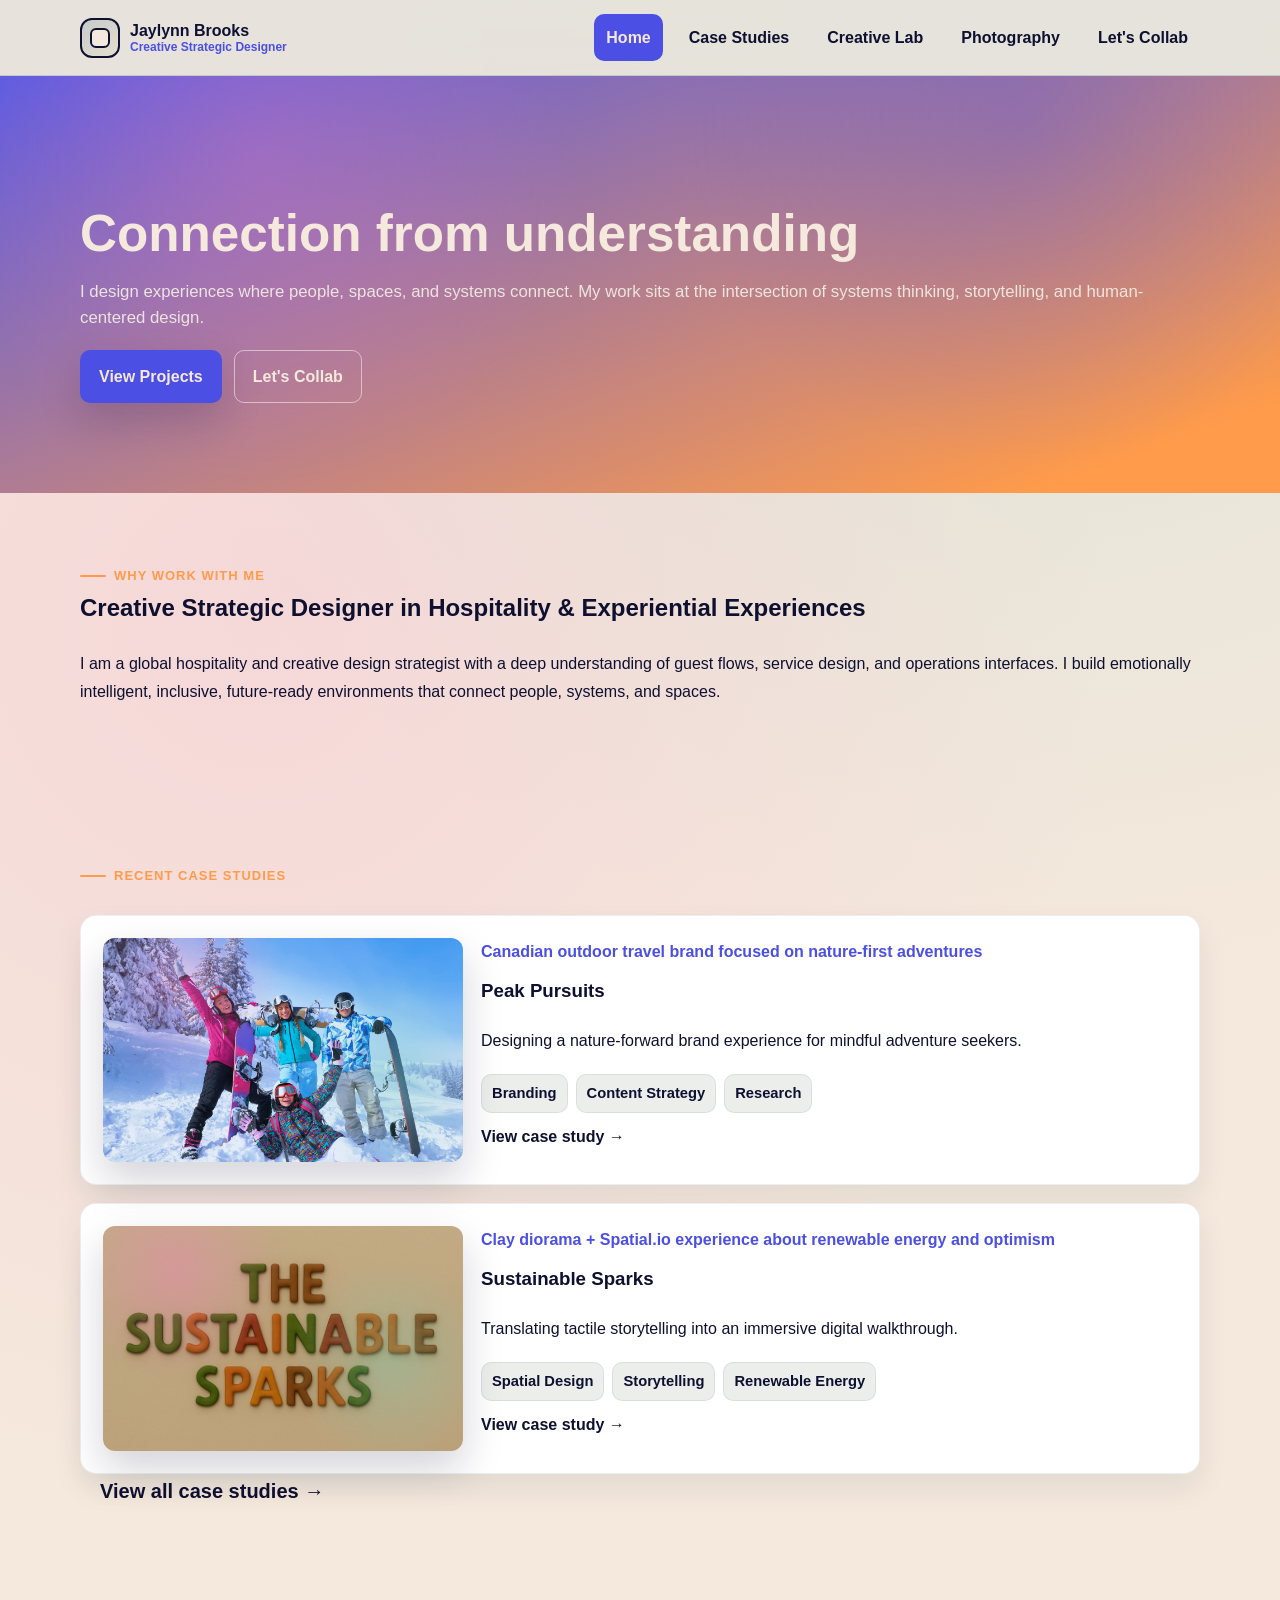
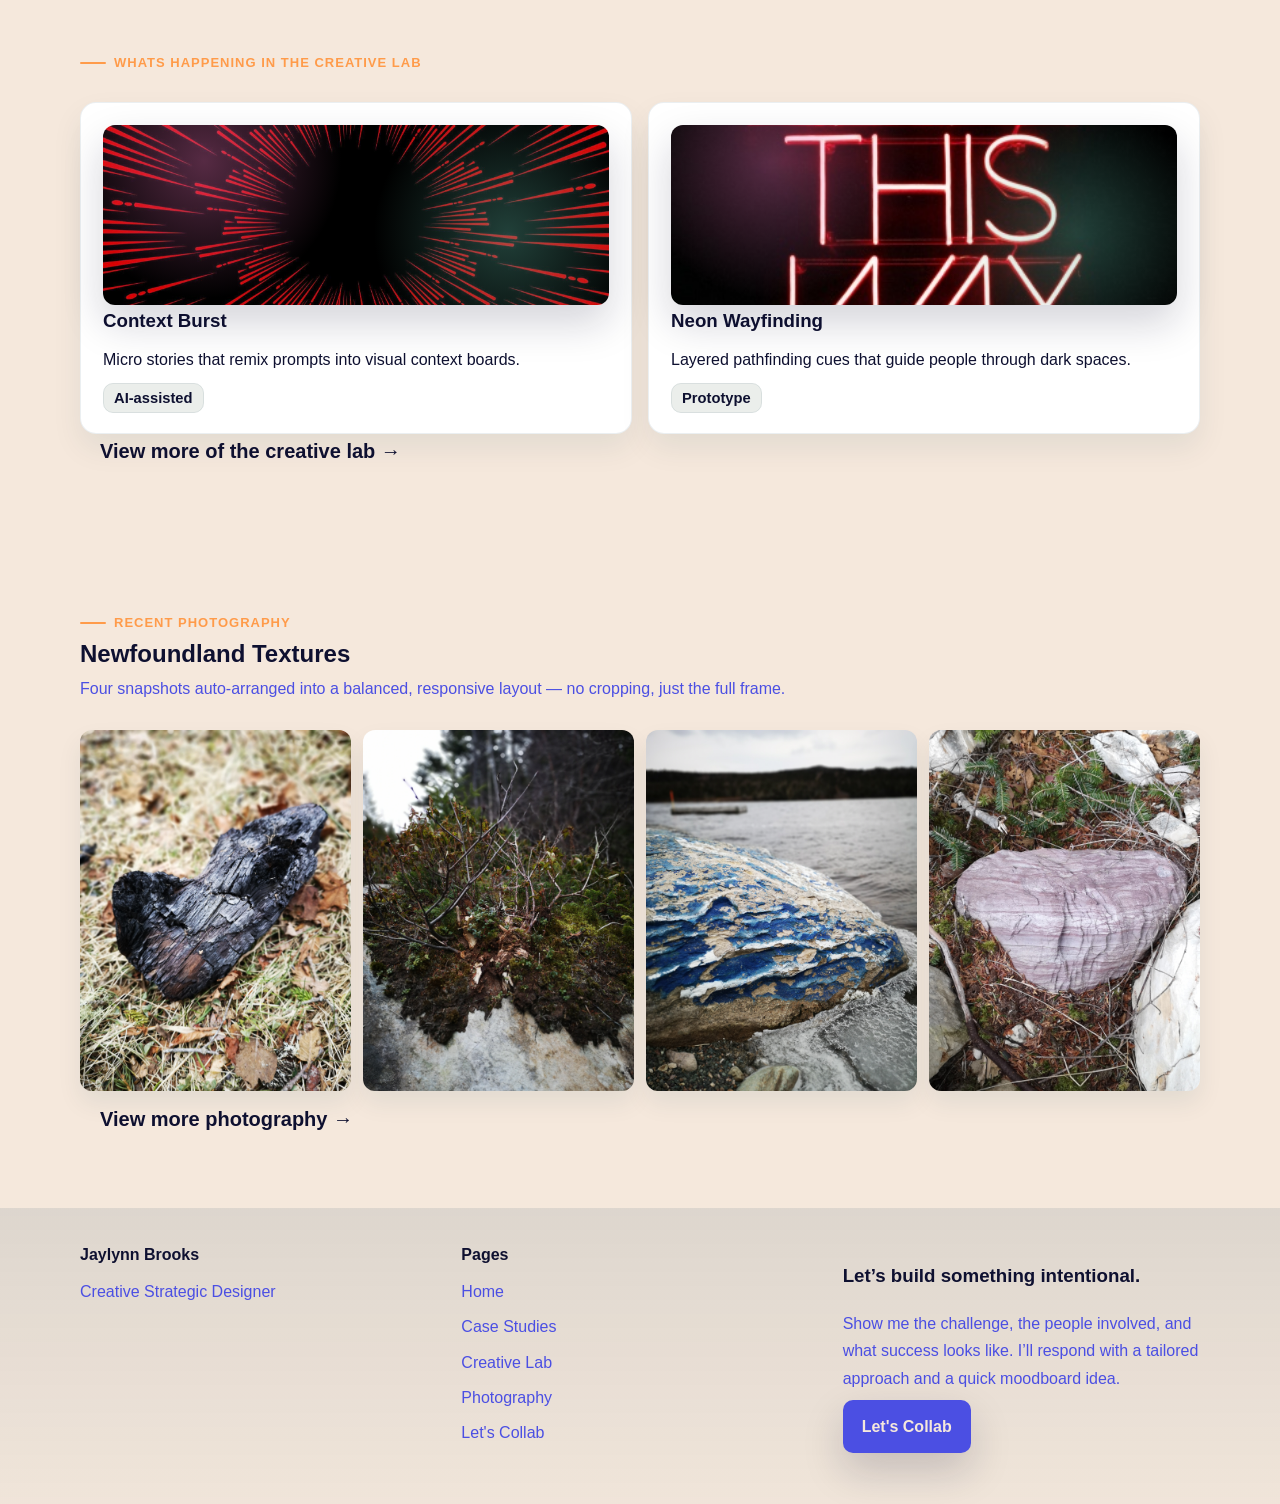
==== index.html @ 125fbfd4 "Initial portfolio commit" ====
<!DOCTYPE html>
<html lang="en">

<head>
  <meta charset="UTF-8" />
  <meta name="viewport" content="width=device-width, initial-scale=1" />
  <title>Jaylynn Brooks</title>
  <link rel="stylesheet" href="style.css" />
</head>

<body>
  <header class="site-header">
    <div class="container nav">
      <a class="brand" href="index.html">
        <span class="logo-mark" aria-hidden="true"></span>
        <span class="brand-text">
          Jaylynn Brooks
          <small>Creative Strategic Designer</small>
        </span>
      </a>
      <button class="nav-toggle" data-nav-toggle aria-expanded="false" aria-label="Toggle navigation">Menu</button>
      <div class="nav-links" data-nav-links>
        <a class="active" href="index.html">Home</a>
        <a href="case-studies.html">Case Studies</a>
        <a href="creative-lab.html">Creative Lab</a>
        <a href="photography.html">Photography</a>
        <a href="collab.html">Let's Collab</a>
      </div>
    </div>
  </header>

  <main>
    <section class="hero">
      <div class="container hero-grid">
        <div>
          <h1>Connection from understanding</h1>
          <p class="lead">I design experiences where people, spaces, and systems connect. My work sits at the
            intersection of systems thinking, storytelling, and human-centered design.</p>
          <div class="hero-actions">
            <a class="btn btn-primary" href="case-studies.html">View Projects</a>
            <a class="btn btn-ghost" href="collab.html">Let's Collab</a>
          </div>
        </div>
    </section>

    <section class="section" id="impact">
      <div class="container">

        <div class="section-heading">
          <span class="eyebrow">Why work with me</span>
          <h2>Creative Strategic Designer in Hospitality & Experiential Experiences</h2>
        </div>
        <p>I am a global hospitality and creative design strategist with a deep understanding of guest flows, service
          design, and operations interfaces. I build emotionally intelligent, inclusive, future-ready environments
          that connect people, systems, and spaces.</p>
      </div>

    </section>

    <section class="section" id="projects">
      <div class="container">

        <div class="section-heading">
          <span class="eyebrow">RECENT CASE STUDIES</span>
        </div>

        <div class="case-list">
          <a class="card project-card case-card" href="peak-pursuits.html">
            <div class="case-image" aria-hidden="true"
              style="background-image: url('peak-pursuits-images/Peak-Pursuits-01.png'); background-size: cover; background-position: center;">
            </div>
            <div>
              <div class="tagline">Canadian outdoor travel brand focused on nature-first adventures</div>
              <h3>Peak Pursuits</h3>
              <p>Designing a nature-forward brand experience for mindful adventure seekers.</p>
              <div class="tag-row">
                <span class="tag">Branding</span>
                <span class="tag">Content Strategy</span>
                <span class="tag">Research</span>
              </div>
              <span class="back-link" aria-hidden="true">View case study →</span>
            </div>
          </a>

          <a class="card project-card case-card" href="sustainable-sparks.html">
            <div class="case-image" aria-hidden="true"
              style="background-image: url('sustainable-sparks-images/The-Sustainable-Sparks.png'); background-size: cover; background-position: center;">
            </div>
            <div>
              <div class="tagline">Clay diorama + Spatial.io experience about renewable energy and optimism</div>
              <h3>Sustainable Sparks</h3>
              <p>Translating tactile storytelling into an immersive digital walkthrough.</p>
              <div class="tag-row">
                <span class="tag">Spatial Design</span>
                <span class="tag">Storytelling</span>
                <span class="tag">Renewable Energy</span>
              </div>
              <span class="back-link" aria-hidden="true">View case study →</span>
            </div>
          </a>


        </div>
        <a href="case-studies.html" class="view-all-link">View all case studies →</a>
      </div>
    </section>

    <section class="section">
      <div class="container">
        <div class="section-heading">
          <span class="eyebrow">WHATS HAPPENING IN THE CREATIVE LAB</span>
        </div>

        <div class="experiments-grid">
          <div class="card">
            <div class="case-image" aria-hidden="true"
              style="background-image: url('context-burst.jpg'); background-size: cover; background-position: center;">
            </div>
            <h3>Context Burst</h3>
            <p>Micro stories that remix prompts into visual context boards.</p>
            <span class="tag">AI-assisted</span>
          </div>

          <div class="card">
            <div class="case-image" aria-hidden="true"
              style="background-image: url('neon-wayfinding.jpg'); background-size: cover; background-position: center;">
            </div>
            <h3>Neon Wayfinding</h3>
            <p>Layered pathfinding cues that guide people through dark spaces.</p>
            <span class="tag">Prototype</span>
          </div>

        </div>

        <a href="creative-lab.html" class="view-all-link">View more of the creative lab →</a>
      </div>
    </section>

    <section class="section">
      <div class="container">
        <div class="section-heading">
          <span class="eyebrow">RECENT PHOTOGRAPHY </span>
          <h2>Newfoundland Textures</h2>
          <p>Four snapshots auto-arranged into a balanced, responsive layout — no cropping, just the full frame.</p>
        </div>

        <div class="masonry" data-masonry data-row-height="12" data-gap="12">
          <img class="masonry-item" data-lightbox-img data-lightbox-group="photo-gallery"
            src="photo-gallery-images/Textures- Photography/NFLD-13.jpg"
            alt="Urban twilight — glass and cobalt tones." />
          <img class="masonry-item" data-lightbox-img data-lightbox-group="photo-gallery"
            src="photo-gallery-images/Textures- Photography/NFLD-11.jpg"
            alt="Transit glow — motion and warm interiors." />
          <img class="masonry-item" data-lightbox-img data-lightbox-group="photo-gallery"
            src="photo-gallery-images/Textures- Photography/NFLD-9.jpg" alt="Nature balance — sage rocks and mist." />
          <img class="masonry-item" data-lightbox-img data-lightbox-group="photo-gallery"
            src="photo-gallery-images/Textures- Photography/NFLD-2.jpg"
            alt="Coastal calm — pastel gradients at the shore." />
        </div>
        <a href="photography.html" class="view-all-link">View more photography →</a>
      </div>
    </section>

  </main>

  <footer class="footer">
    <div class="container footer-grid">
      <div>
        <h4>Jaylynn Brooks</h4>
        <p>Creative Strategic Designer</p>
      </div>

      <div>
        <h4>Pages</h4>
        <p><a href="index.html">Home</a></p>
        <p><a href="case-studies.html">Case Studies</a></p>
        <p><a href="creative-lab.html">Creative Lab</a></p>
        <p><a href="photography.html">Photography</a></p>
        <p><a href="collab.html">Let's Collab</a></p>
      </div>


      <div class="cta-copy">
        <h3>Let’s build something intentional.</h3>
        <p>Show me the challenge, the people involved, and what success looks like. I’ll respond with a tailored
          approach and a quick moodboard idea.</p>
        <a class="btn btn-primary" href="collab.html">Let's Collab</a>
      </div>

    </div>

  </footer>

  <script src="script.js"></script>
</body>

</html>
---- style.css ----
/* Global Styles for Jay's Creative Lab Portfolio */
:root {
  --color-bg-cream: #f5e8dc;
  --color-bg-mist: #fffaf3;
  --color-peacock: #0e1030;
  --color-teal: #4b4fe3;
  --color-saffron: #ff9b4a;
  --color-citrine: #c6b200;
  --color-walnut: #0e1030;
  --color-sage: #6ed4bd;
  --color-card: #ffffff;
  --color-text: #0e1030;
  --shadow-soft: 0 18px 40px rgba(14, 16, 48, 0.18);
  --shadow-lift: 0 10px 24px rgba(14, 16, 48, 0.2);
  --radius-lg: 16px;
  --radius-md: 12px;
  --radius-sm: 10px;
  --font-heading: "Gill Sans", "Avenir Next", "Segoe UI", "Helvetica Neue", sans-serif;
  --font-body: "Gill Sans", "Avenir Next", "Segoe UI", "Helvetica Neue", sans-serif;
}

* {
  box-sizing: border-box;
}

body {
  margin: 0;
  font-family: var(--font-body);
  color: var(--color-text);
  background: radial-gradient(circle at 20% 20%, rgba(247, 122, 194, 0.15), transparent 32%),
    radial-gradient(circle at 80% 0%, rgba(110, 212, 189, 0.18), transparent 30%),
    var(--color-bg-cream);
  line-height: 1.7;
  -webkit-font-smoothing: antialiased;
}

html {
  scroll-behavior: smooth;
}

a {
  color: inherit;
  text-decoration: none;
}

a:focus-visible,
button:focus-visible,
input:focus-visible,
textarea:focus-visible,
select:focus-visible {
  outline: 2px solid var(--color-saffron);
  outline-offset: 2px;
}

img {
  max-width: 100%;
  display: block;
  border-radius: var(--radius-md);
}

main {
  display: block;
}

.container {
  width: min(1120px, 100% - 32px);
  margin: 0 auto;
}

.section {
  padding: 72px 0;
}

.section-heading {
  display: flex;
  flex-direction: column;
  gap: 6px;
  margin-bottom: 28px;
}

.section-heading .eyebrow {
  text-transform: uppercase;
  letter-spacing: 1px;
  font-size: 13px;
  font-weight: 700;
  color: var(--color-saffron);
  display: inline-flex;
  align-items: center;
  gap: 8px;
}

.section-heading .eyebrow::before {
  content: "";
  width: 26px;
  height: 2px;
  background: var(--color-saffron);
  border-radius: 4px;
}

.section-heading h2,
.section-heading h3 {
  margin: 0;
  font-family: var(--font-heading);
  color: var(--color-peacock);
  line-height: 1.2;
}

.section-heading p {
  margin: 0;
  color: var(--color-teal);
}

.site-header {
  position: sticky;
  top: 0;
  z-index: 20;
  background: rgba(230, 227, 220, 0.9);
  backdrop-filter: blur(12px);
  border-bottom: 1px solid rgba(12, 58, 82, 0.15);
}

.nav {
  display: flex;
  align-items: center;
  justify-content: space-between;
  padding: 14px 0;
}

.brand {
  display: inline-flex;
  align-items: center;
  gap: 10px;
  color: var(--color-peacock);
  font-weight: 800;
}

.logo-mark {
  width: 40px;
  height: 40px;
  border-radius: 12px;
  border: 2px solid var(--color-peacock);
  display: inline-flex;
  align-items: center;
  justify-content: center;
  position: relative;
  background: linear-gradient(145deg, rgba(47, 99, 114, 0.18), rgba(227, 216, 194, 0.5));
}

.logo-mark::after {
  content: "";
  width: 16px;
  height: 16px;
  border-radius: 6px;
  border: 2px solid var(--color-peacock);
  background: var(--color-bg-cream);
}

.brand-text {
  display: flex;
  flex-direction: column;
  line-height: 1.2;
}

.brand-text small {
  font-size: 12px;
  color: var(--color-teal);
  font-weight: 600;
}

.nav-links {
  display: flex;
  align-items: center;
  gap: 14px;
}

.nav-links a {
  padding: 10px 12px;
  border-radius: var(--radius-sm);
  font-weight: 600;
  color: var(--color-peacock);
  transition: background 0.2s ease, color 0.2s ease, transform 0.15s ease;
}

.nav-links a:hover {
  background:#ff9b4a;
  transform: translateY(-1px);
}

.nav-links a.active {
  background: var(--color-teal);
  color: var(--color-bg-cream);
}

.nav-toggle {
  display: none;
  border: 1px solid var(--color-peacock);
  background: var(--color-peacock);
  color: var(--color-bg-cream);
  padding: 10px 12px;
  border-radius: var(--radius-sm);
  font-weight: 700;
}

.hero {
  position: relative;
  overflow: hidden;
  padding: 120px 0 80px;
  color: var(--color-bg-cream);
}

.hero::before {
  content: "";
  position: absolute;
  inset: 0;
  background: 
    radial-gradient(circle at 20% 20%, rgba(247, 122, 194, 0.28), transparent 30%),
    radial-gradient(circle at 80% 10%, rgba(75, 79, 227, 0.28), transparent 32%),
    linear-gradient(160deg, rgba(75, 79, 227, 0.92) 0%, #ff9b4a 90%);
  pointer-events: none;
}

.hero .container {
  position: relative;
  z-index: 1;
}

.hero-actions {
  margin: 18px 0 10px;
  display: flex;
  gap: 12px;
  flex-wrap: wrap;
}

.lead {
  font-size: 1.05rem;
  line-height: 1.6;
}

.hero-grid {
  display: grid;
  grid-template-columns: repeat(auto-fit, minmax(280px, 1fr));
  gap: 32px;
  align-items: start;
}

.hero h1 {
  font-family: var(--font-heading);
  font-size: clamp(2.6rem, 4vw, 3.6rem);
  margin: 10px 0 16px;
  line-height: 1.1;
}

.hero p {
  margin: 0 0 16px;
  color: rgba(243, 239, 231, 0.9);
}

.hero .lead {
  font-size: 1.05rem;
}

.hero-card {
  background: rgba(255, 255, 255, 0.12);
  border: 1px solid rgba(243, 239, 231, 0.3);
  border-radius: var(--radius-lg);
  padding: 22px;
  box-shadow: var(--shadow-soft);
  color: var(--color-bg-cream);
}

.hero-card h3 {
  margin-top: 0;
  margin-bottom: 8px;
  color: var(--color-bg-cream);
}

.hero-note {
  display: inline-flex;
  align-items: center;
  gap: 8px;
  padding: 8px 12px;
  border-radius: var(--radius-sm);
  background: rgba(208, 161, 31, 0.18);
  color: #fef9ea;
  font-weight: 600;
  text-transform: uppercase;
  letter-spacing: 0.5px;
}

.case-hero {
  position: relative;
  padding: 160px 0 120px;
  color: #ffffff;
  background-size: cover;
  background-position: center;
  overflow: hidden;
}

.case-hero::before {
  content: "";
  position: absolute;
  inset: 0;
  background: linear-gradient(180deg, rgba(0, 0, 0, 0.4), rgba(0, 0, 0, 0.55));
}

.case-hero .container {
  position: relative;
  z-index: 1;
}

.case-hero-content h1 {
  color: #ffffff;
  font-family: var(--font-heading);
}

.case-hero-content p {
  color: rgba(255, 255, 255, 0.9);
}

.case-hero .hero-note {
  background: rgba(0, 0, 0, 0.6);
  color: #fff;
}

.case-hero .pill {
  background: rgba(255, 255, 255, 0.2);
  color: #fff;
  border-color: rgba(255, 255, 255, 0.4);
}

.btn {
  display: inline-flex;
  align-items: center;
  justify-content: center;
  gap: 8px;
  padding: 12px 18px;
  border-radius: var(--radius-sm);
  border: 1px solid transparent;
  font-weight: 700;
  cursor: pointer;
  transition: transform 0.18s ease, box-shadow 0.18s ease, background 0.2s ease, color 0.2s ease;
}

.btn-primary {
  background: var(--color-teal);
  color: var(--color-bg-cream);
  box-shadow: var(--shadow-soft);
}

.btn-primary:hover {
  background: var(--color-saffron);
  transform: translateY(-1px);
  box-shadow: var(--shadow-lift);
}

.btn-ghost {
  background: transparent;
  border-color: rgba(243, 239, 231, 0.6);
  color: var(--color-bg-cream);
}

.btn-ghost:hover {
  background: rgba(243, 239, 231, 0.12);
}

.btn-plain {
  background: transparent;
  color: var(--color-peacock);
  border: 1px solid var(--color-teal);
}

.btn-plain:hover {
  background: rgba(12, 58, 82, 0.06);
}

.page-home .btn[href="collab.html"]:hover {
  background: var(--color-saffron);
  color: #ffffff;
  border-color: var(--color-saffron);
}

.focus-tags {
  display: flex;
  gap: 10px;
  flex-wrap: wrap;
  margin-top: 12px;
}

.pill {
  display: inline-flex;
  align-items: center;
  gap: 6px;
  padding: 8px 12px;
  border-radius: 999px;
  background: rgba(208, 161, 31, 0.16);
  color: var(--color-peacock);
  font-weight: 600;
  border: 1px solid rgba(208, 161, 31, 0.2);
}

.view-all-link {
  font-size: 1.25rem;
  font-weight: 700;
  color: var(--color-peacock);
  transition: color 0.2s ease;
  margin: 20px;
}

.view-all-link:hover {
  color: #4b4fe3;
}

.card {
  background: var(--color-card);
  border: 1px solid rgba(12, 58, 82, 0.08);
  border-radius: var(--radius-lg);
  padding: 22px;
  box-shadow: 0 14px 30px rgba(12, 58, 82, 0.08);
}

.page-collab .card,
.page-collab .hero-card {
  background: #ffffff;
  color: #000000;
  border: 1px solid rgba(0, 0, 0, 0.08);
}

.card h3 {
  margin-top: 0;
  margin-bottom: 10px;
  color: var(--color-peacock);
}

.page-collab .card h3,
.page-collab .hero-card h3 {
  color: #000000;
}

.card p {
  margin: 0 0 10px;
}

.highlight-block {
  background: linear-gradient(135deg, rgba(230, 227, 220, 0.9), rgba(255, 255, 255, 0.92));
  border: 1px solid rgba(12, 58, 82, 0.08);
  box-shadow: var(--shadow-soft);
  border-radius: var(--radius-lg);
  padding: 28px;
}

.keywords {
  display: flex;
  gap: 10px;
  flex-wrap: wrap;
  margin-top: 12px;
}

.keyword {
  background: rgba(47, 99, 114, 0.1);
  color: var(--color-peacock);
  padding: 8px 12px;
  border-radius: 12px;
  border: 1px solid rgba(12, 58, 82, 0.12);
  font-weight: 600;
}

.card-grid {
  display: grid;
  grid-template-columns: repeat(auto-fit, minmax(250px, 1fr));
  gap: 20px;
}

.project-card {
  display: flex;
  flex-direction: column;
  gap: 12px;
  height: 100%;
  transition: transform 0.2s ease, box-shadow 0.2s ease;
}

.project-card:hover {
  transform: translateY(-4px);
  box-shadow: var(--shadow-lift);
}

.case-list {
  display: flex;
  flex-direction: column;
  gap: 18px;
}

.case-card {
  width: 100%;
  display: grid;
  grid-template-columns: minmax(260px, 360px) 1fr;
  gap: 18px;
  align-items: stretch;
}

.case-card > div:last-child {
  display: flex;
  flex-direction: column;
  gap: 10px;
}

.case-image {
  border-radius: var(--radius-md);
  background: linear-gradient(135deg, rgba(75, 79, 227, 0.85), rgba(255, 155, 74, 0.75));
  min-height: 180px;
  box-shadow: var(--shadow-soft);
  position: relative;
  overflow: hidden;
}

.case-image::after {
  content: "";
  position: absolute;
  inset: 0;
  background: radial-gradient(circle at 20% 20%, rgba(247, 122, 194, 0.35), transparent 32%),
    radial-gradient(circle at 80% 60%, rgba(110, 212, 189, 0.3), transparent 32%);
}

.project-card .tagline {
  color: var(--color-teal);
  font-weight: 600;
}

.tag-row {
  display: flex;
  gap: 8px;
  flex-wrap: wrap;
}

.tag {
  padding: 6px 10px;
  border-radius: 10px;
  background: rgba(122, 141, 122, 0.15);
  color: var(--color-peacock);
  font-weight: 600;
  font-size: 0.92rem;
  border: 1px solid rgba(12, 58, 82, 0.08);
}

.strip {
  background: linear-gradient(90deg, #4b50e359);
  padding: 50px;
  text-align: center;
  color: var(--color-peacock);
  font-weight: 700;
  margin: 0;
}

.contact-teaser {
  display: grid;
  grid-template-columns: repeat(auto-fit, minmax(260px, 1fr));
  gap: 18px;
  align-items: center;
}

.contact-teaser .cta-copy h3 {
  margin: 0 0 8px;
  font-family: var(--font-heading);
  color: var(--color-peacock);
}

.footer {
  padding: 32px 0 50px;
  background: linear-gradient(180deg, rgba(12, 58, 82, 0.1), rgba(12, 58, 82, 0.02));
  border-top: 1px solid rgba(12, 58, 82, 0.08);
}

.footer-grid {
  display: grid;
  grid-template-columns: repeat(3, 1fr);
  gap: 24px;
}

.footer h4 {
  margin: 0 0 10px;
  font-family: var(--font-heading);
  color: var(--color-peacock);
}

.footer p {
  margin: 0 0 8px;
  color: var(--color-teal);
}

.footer a:hover {
  color: var(--color-saffron);
}

.case-meta {
  display: grid;
  grid-template-columns: repeat(auto-fit, minmax(220px, 1fr));
  gap: 14px;
}

.definition-list {
  display: grid;
  grid-template-columns: 120px 1fr;
  gap: 6px 12px;
  margin: 12px 0 0;
}

.definition-list dt {
  font-weight: 700;
  color: var(--color-peacock);
}

.definition-list dd {
  margin: 0;
  color: var(--color-text);
}

.case-section {
  margin-top: 32px;
  padding: 24px;
  border-radius: var(--radius-lg);
  background: rgba(243, 239, 231, 0.8);
  border: 1px solid rgba(12, 58, 82, 0.08);
}

.case-section h3 {
  margin-top: 0;
  font-family: var(--font-heading);
  color: var(--color-peacock);
}

.label-number {
  display: inline-flex;
  align-items: center;
  justify-content: center;
  width: 48px;
  height: 32px;
  border-radius: 10px;
  background: rgba(196, 85, 50, 0.12);
  color: var(--color-saffron);
  font-weight: 800;
  margin-right: 10px;
}

.two-col {
  display: grid;
  grid-template-columns: repeat(auto-fit, minmax(240px, 1fr));
  gap: 16px;
}

.case-image-pair {
  display: grid;
  grid-template-columns: repeat(2, minmax(0, 1fr));
  gap: 12px;
  margin-top: 12px;
}

.case-image-pair img {
  width: 100%;
  border-radius: var(--radius-md);
  object-fit: cover;
  box-shadow: 0 10px 20px rgba(12, 58, 82, 0.08);
}

.case-image-grid {
  display: grid;
  grid-template-columns: repeat(auto-fit, minmax(160px, 1fr));
  gap: 12px;
  margin-top: 12px;
}

.case-image-grid.grid-4 {
  grid-template-columns: repeat(4, minmax(0, 1fr));
}

.case-image-grid img {
  width: 100%;
  aspect-ratio: 1 / 1;
  object-fit: cover;
  border-radius: var(--radius-md);
  box-shadow: 0 10px 20px rgba(12, 58, 82, 0.08);
}

.process-steps {
  display: grid;
  grid-template-columns: repeat(auto-fit, minmax(180px, 1fr));
  gap: 12px;
}

.process-steps .step {
  border: 1px dashed rgba(12, 58, 82, 0.16);
  border-radius: var(--radius-md);
  padding: 14px;
  background: rgba(230, 227, 220, 0.6);
  font-weight: 700;
  color: var(--color-peacock);
}

.accordion {
  border: 1px solid rgba(12, 58, 82, 0.12);
  border-radius: var(--radius-lg);
  overflow: hidden;
}

.accordion-item + .accordion-item {
  border-top: 1px solid rgba(12, 58, 82, 0.12);
}

.accordion-trigger {
  width: 100%;
  text-align: left;
  padding: 16px 18px;
  background: rgba(243, 239, 231, 0.6);
  border: none;
  display: flex;
  justify-content: space-between;
  align-items: center;
  font-weight: 700;
  color: var(--color-peacock);
  cursor: pointer;
}

.accordion-trigger:hover {
  background: rgba(196, 85, 50, 0.08);
}

.accordion-panel {
  max-height: 0;
  overflow: hidden;
  transition: max-height 0.25s ease;
  background: #fff;
  padding: 0 18px;
}

.accordion-panel.open {
  padding: 12px 18px 18px;
}

.form-grid {
  display: grid;
  grid-template-columns: repeat(auto-fit, minmax(240px, 1fr));
  gap: 12px;
}

label {
  font-weight: 700;
  color: var(--color-peacock);
  display: block;
  margin-bottom: 6px;
}

input,
textarea,
select {
  width: 100%;
  padding: 12px;
  border-radius: var(--radius-sm);
  border: 1px solid rgba(12, 58, 82, 0.16);
  background: #fff;
  font-family: var(--font-body);
  font-size: 1rem;
}

textarea {
  resize: vertical;
}

.muted {
  color: var(--color-teal);
}

.hero-breadcrumb {
  color: rgba(243, 239, 231, 0.8);
  font-weight: 700;
  letter-spacing: 0.5px;
  text-transform: uppercase;
}

.small-card {
  background: rgba(243, 239, 231, 0.95);
  border: 1px solid rgba(12, 58, 82, 0.12);
  border-radius: var(--radius-lg);
  padding: 16px;
  box-shadow: var(--shadow-soft);
  color: var(--color-peacock);
}

.experiments-grid {
  display: grid;
  grid-template-columns: repeat(2, minmax(0, 1fr));
  gap: 16px;
}

.experiment-thumb {
  height: 140px;
  border-radius: var(--radius-md);
  background: linear-gradient(135deg, rgba(12, 58, 82, 0.8), rgba(196, 85, 50, 0.6));
  position: relative;
  overflow: hidden;
}

.experiment-thumb::after {
  content: "";
  position: absolute;
  inset: 0;
  background: radial-gradient(circle at 30% 30%, rgba(208, 161, 31, 0.35), transparent 40%),
    radial-gradient(circle at 80% 70%, rgba(122, 141, 122, 0.35), transparent 40%);
}

.masonry {
  --masonry-row: 12px;
  --masonry-gap: 12px;
  display: grid;
  grid-template-columns: repeat(auto-fill, minmax(220px, 1fr));
  grid-auto-rows: var(--masonry-row);
  grid-auto-flow: dense;
  gap: var(--masonry-gap);
}

.masonry-item {
  width: 100%;
  display: block;
  border-radius: var(--radius-md);
  box-shadow: 0 12px 24px rgba(12, 58, 82, 0.08);
}


.lightbox {
  position: fixed;
  inset: 0;
  background: rgba(0, 0, 0, 0.75);
  display: none;
  align-items: center;
  justify-content: center;
  padding: 20px;
  z-index: 30;
}

.lightbox.open {
  display: flex;
}

.lightbox img {
  max-width: 90vw;
  max-height: 90vh;
  border-radius: var(--radius-md);
  box-shadow: 0 18px 40px rgba(0, 0, 0, 0.5);
  background: #000;
}

.lightbox-close {
  position: absolute;
  top: 16px;
  right: 16px;
  background: rgba(0, 0, 0, 0.6);
  color: #fff;
  border: 1px solid rgba(255, 255, 255, 0.3);
  border-radius: 50%;
  width: 42px;
  height: 42px;
  font-size: 24px;
  cursor: pointer;
}

.lightbox-nav {
  position: absolute;
  top: 50%;
  transform: translateY(-50%);
  background: rgba(0, 0, 0, 0.6);
  color: #fff;
  border: 1px solid rgba(255, 255, 255, 0.3);
  border-radius: 50%;
  width: 48px;
  height: 48px;
  font-size: 28px;
  cursor: pointer;
}

.lightbox-nav.prev {
  left: 16px;
}

.lightbox-nav.next {
  right: 16px;
}

.note-strip {
  background: rgba(196, 85, 50, 0.1);
  border: 1px dashed rgba(196, 85, 50, 0.4);
  border-radius: var(--radius-md);
  padding: 14px;
  color: var(--color-peacock);
  font-weight: 700;
}

.back-link {
  display: inline-flex;
  align-items: center;
  gap: 8px;
  color: var(--color-peacock);
  font-weight: 700;
  margin-bottom: 12px;
}

.back-link:hover {
  color: var(--color-saffron);
}

@media (max-width: 860px) {
  .nav {
    padding: 12px 0;
  }

  .nav-toggle {
    display: inline-flex;
  }

  .nav-links {
    position: absolute;
    top: 64px;
    right: 16px;
    background: rgba(230, 227, 220, 0.98);
    border: 1px solid rgba(12, 58, 82, 0.12);
    border-radius: var(--radius-md);
    padding: 12px;
    flex-direction: column;
    align-items: flex-start;
    gap: 8px;
    display: none;
    box-shadow: var(--shadow-soft);
  }

  .nav-links.open {
    display: flex;
  }

  .case-card {
    grid-template-columns: 1fr;
  }

  .masonry {
    grid-template-columns: repeat(auto-fill, minmax(180px, 1fr));
  }
}

@media (max-width: 640px) {
  .section {
    padding: 56px 0;
  }

  .hero {
    padding: 100px 0 70px;
  }

  .definition-list {
    grid-template-columns: 1fr;
  }
  
}
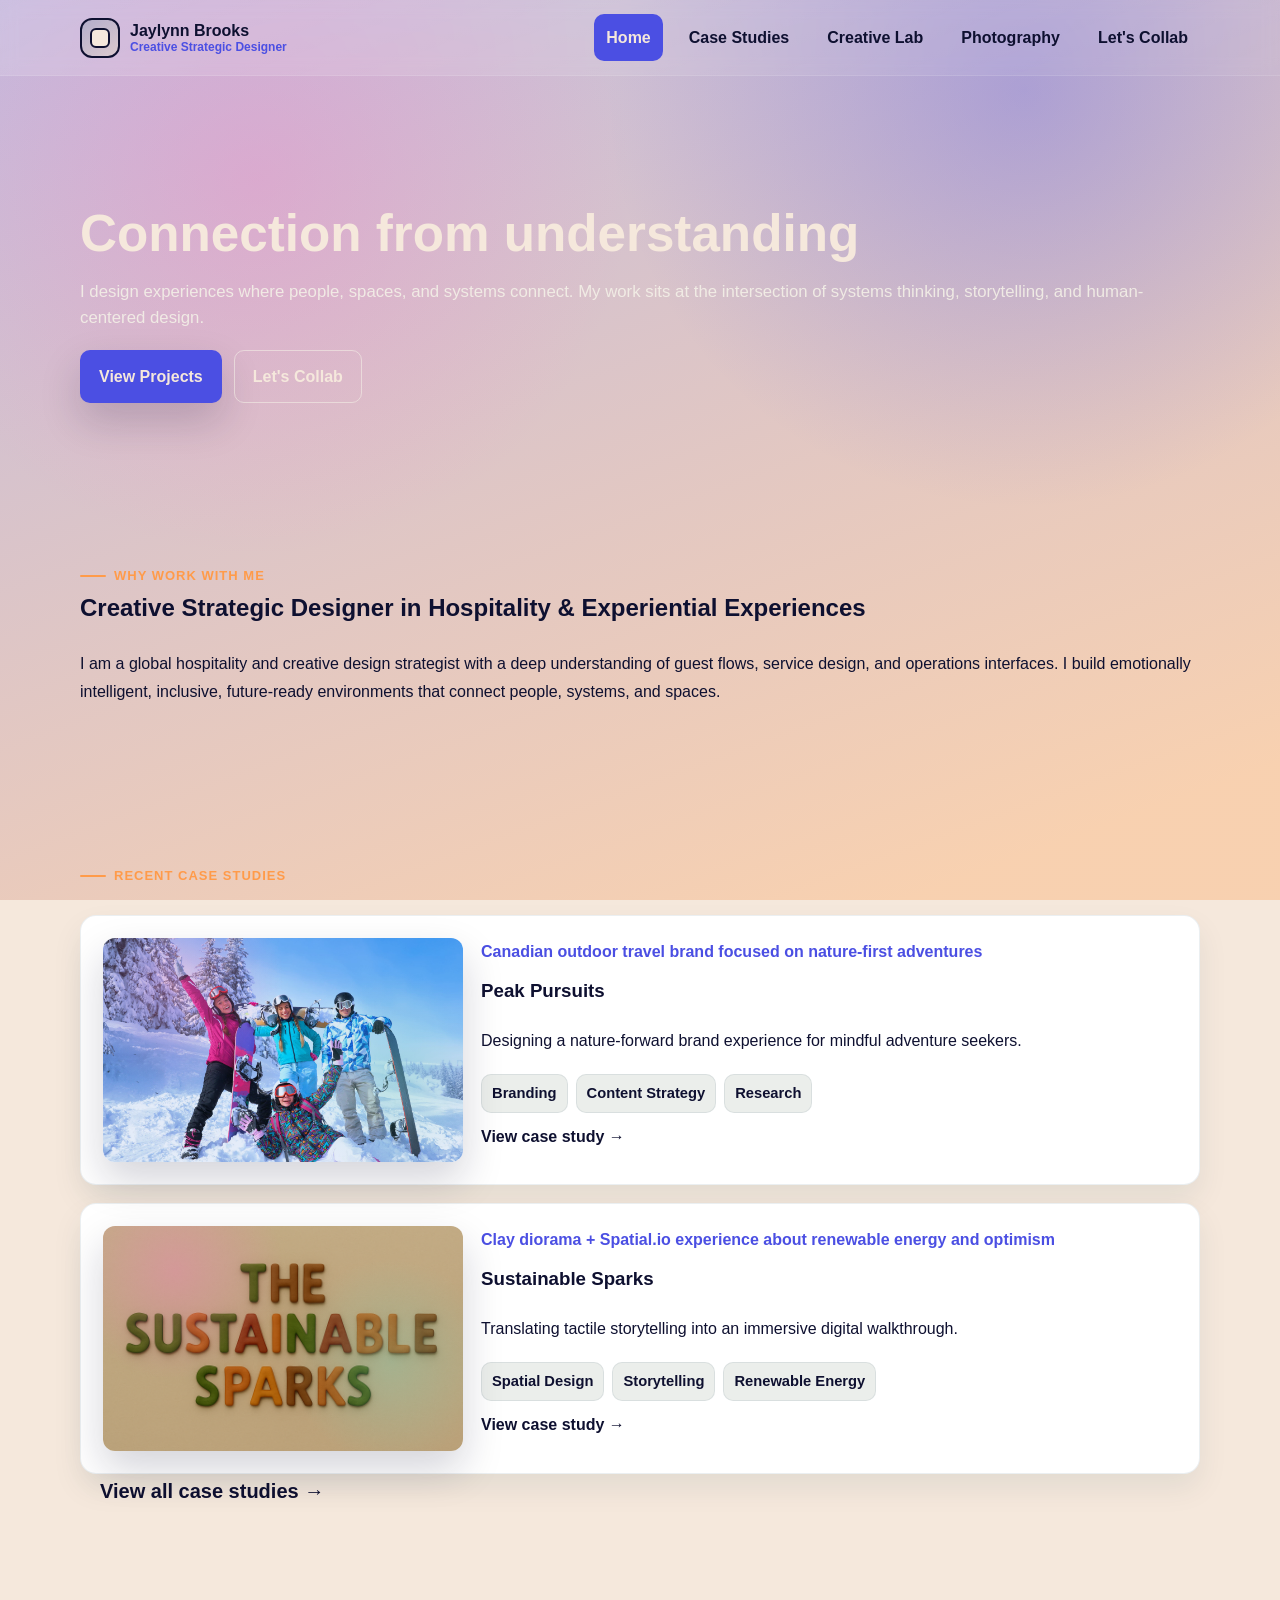
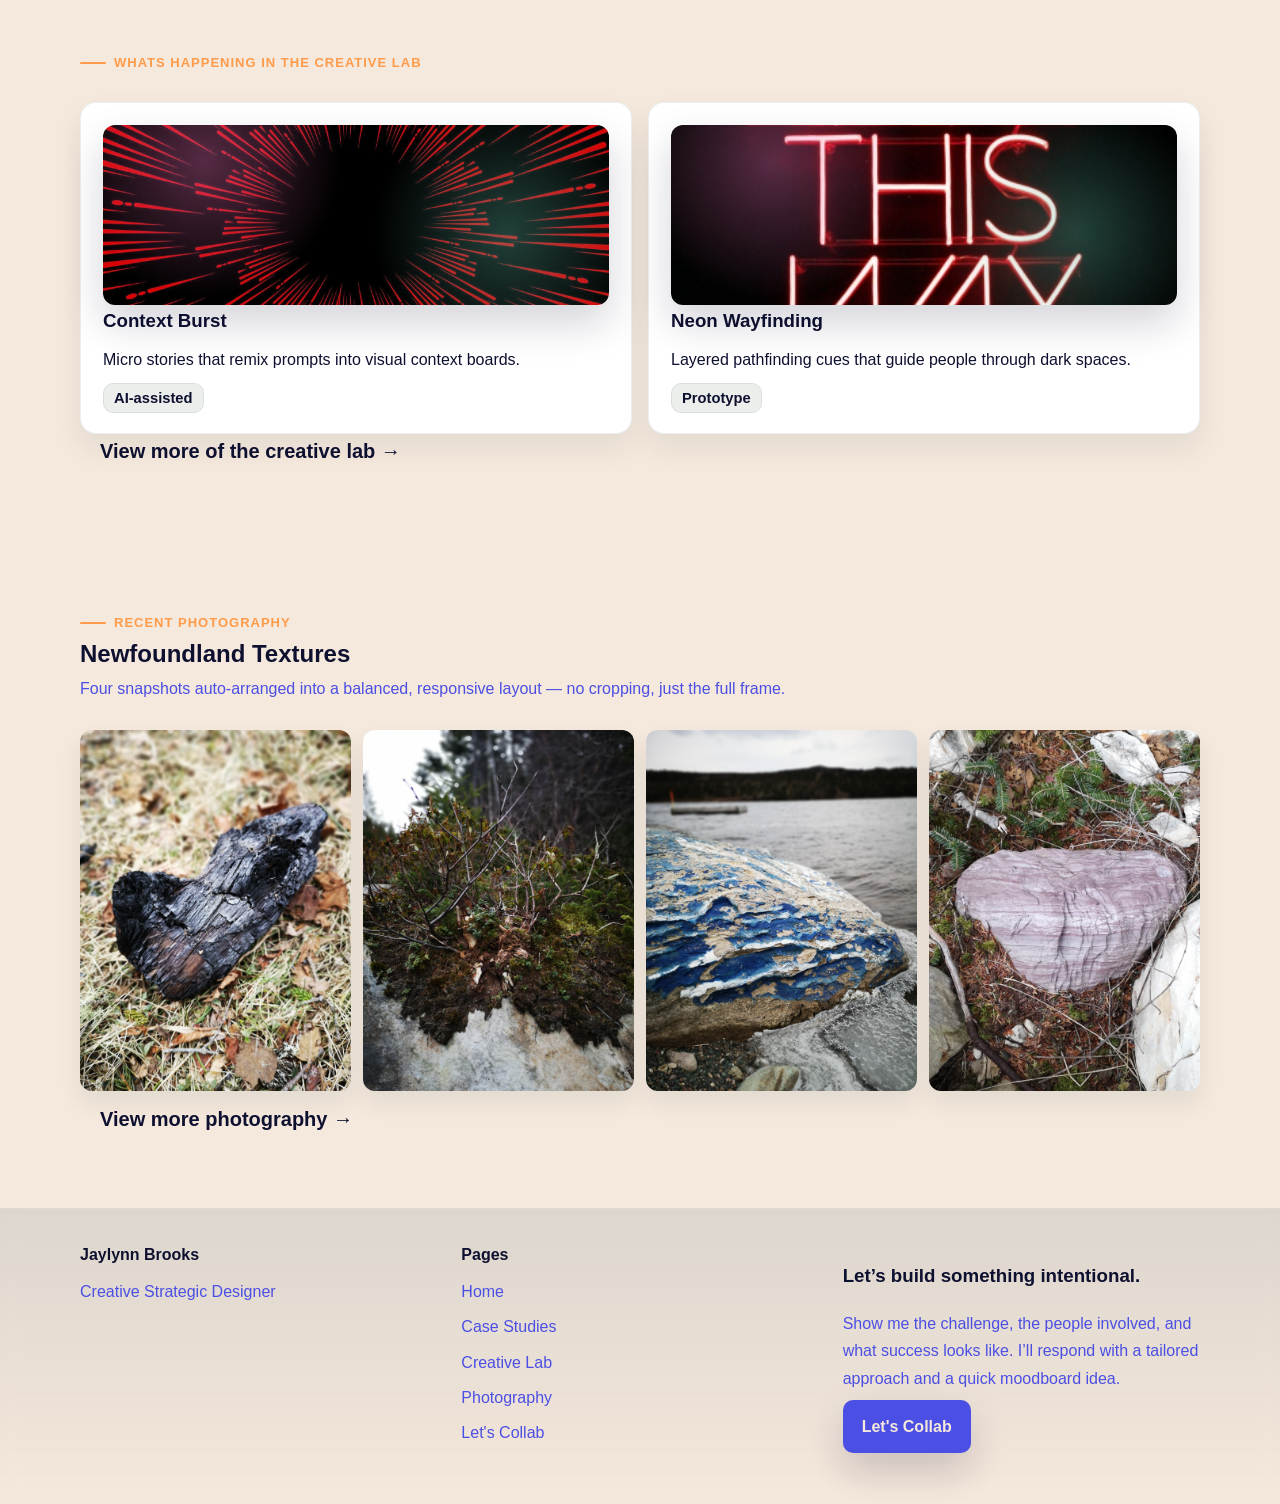
==== commit e4a4ff06: "Enhance homepage styles and add scroll effect to header" ====
--- a/index.html
+++ b/index.html
@@ -8,7 +8,7 @@
   <link rel="stylesheet" href="style.css" />
 </head>
 
-<body>
+<body class="page-home">
   <header class="site-header">
     <div class="container nav">
       <a class="brand" href="index.html">
@@ -194,4 +194,4 @@
   <script src="script.js"></script>
 </body>
 
-</html>+</html>
--- a/style.css
+++ b/style.css
@@ -34,6 +34,15 @@
   -webkit-font-smoothing: antialiased;
 }
 
+.page-home {
+  background: 
+    radial-gradient(circle at 20% 20%, rgba(247, 122, 194, 0.3), transparent 30%),
+    radial-gradient(circle at 80% 10%, rgba(75, 79, 227, 0.3), transparent 32%),
+    linear-gradient(160deg, rgba(75, 79, 227, 0.3) 0%, rgba(255, 155, 74, 0.3) 90%),
+    var(--color-bg-cream);
+  background-attachment: fixed;
+}
+
 html {
   scroll-behavior: smooth;
 }
@@ -117,6 +126,19 @@
   background: rgba(230, 227, 220, 0.9);
   backdrop-filter: blur(12px);
   border-bottom: 1px solid rgba(12, 58, 82, 0.15);
+}
+
+.page-home .site-header {
+  background: linear-gradient(160deg, rgba(255, 255, 255, 0.15), rgba(255, 255, 255, 0.05));
+  backdrop-filter: blur(8px);
+  border-bottom: 1px solid rgba(255, 255, 255, 0.1);
+  transition: background 0.3s ease, backdrop-filter 0.3s ease;
+}
+
+.page-home .site-header.scrolled {
+  background: linear-gradient(160deg, rgba(255, 255, 255, 0.15), rgba(255, 255, 255, 0.05));
+  backdrop-filter: blur(8px);
+  border-bottom: 1px solid rgba(255, 255, 255, 0.1);
 }
 
 .nav {
@@ -219,6 +241,10 @@
   pointer-events: none;
 }
 
+.page-home .hero::before {
+  display: none;
+}
+
 .hero .container {
   position: relative;
   z-index: 1;
@@ -567,6 +593,12 @@
   padding: 32px 0 50px;
   background: linear-gradient(180deg, rgba(12, 58, 82, 0.1), rgba(12, 58, 82, 0.02));
   border-top: 1px solid rgba(12, 58, 82, 0.08);
+}
+
+.page-home .footer {
+  background: linear-gradient(180deg, rgba(12, 58, 82, 0.1), rgba(12, 58, 82, 0));
+  border-top: 1px solid rgba(12, 58, 82, 0.08);
+  backdrop-filter: blur(8px);
 }
 
 .footer-grid {
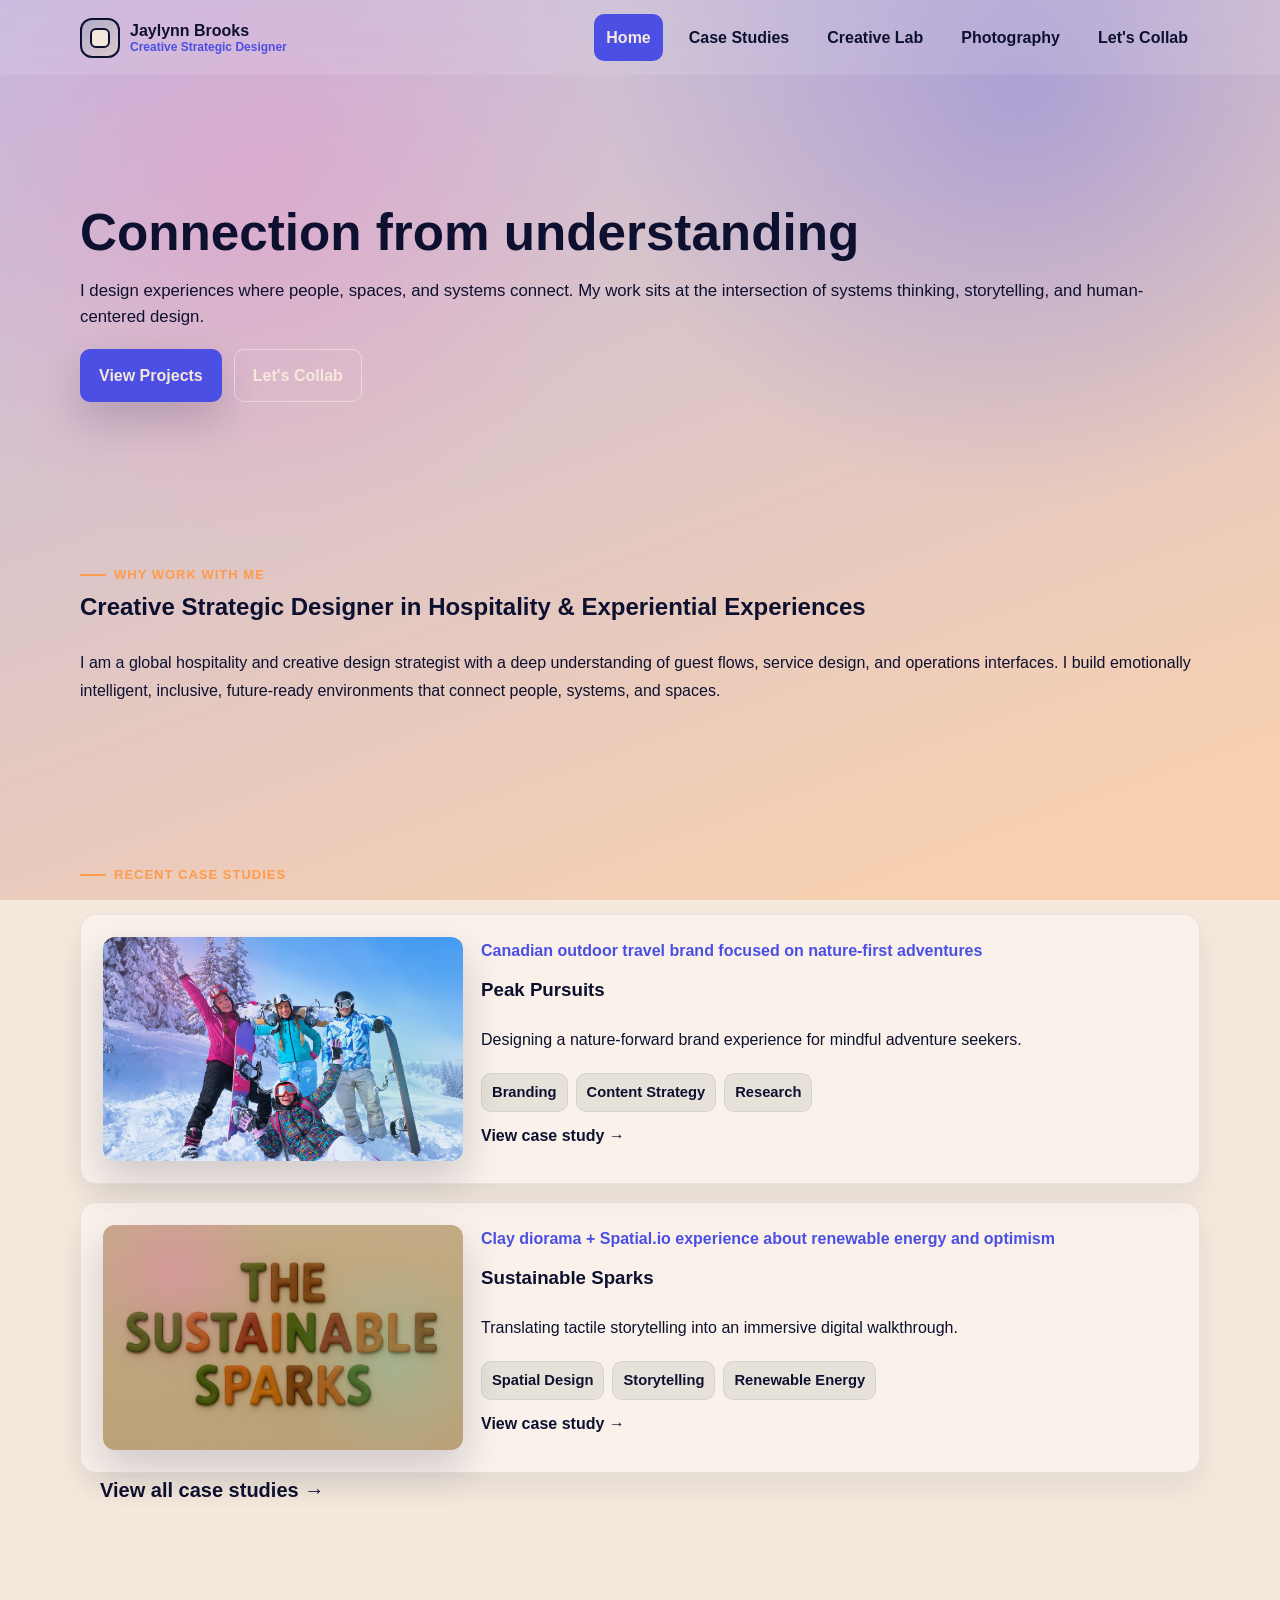
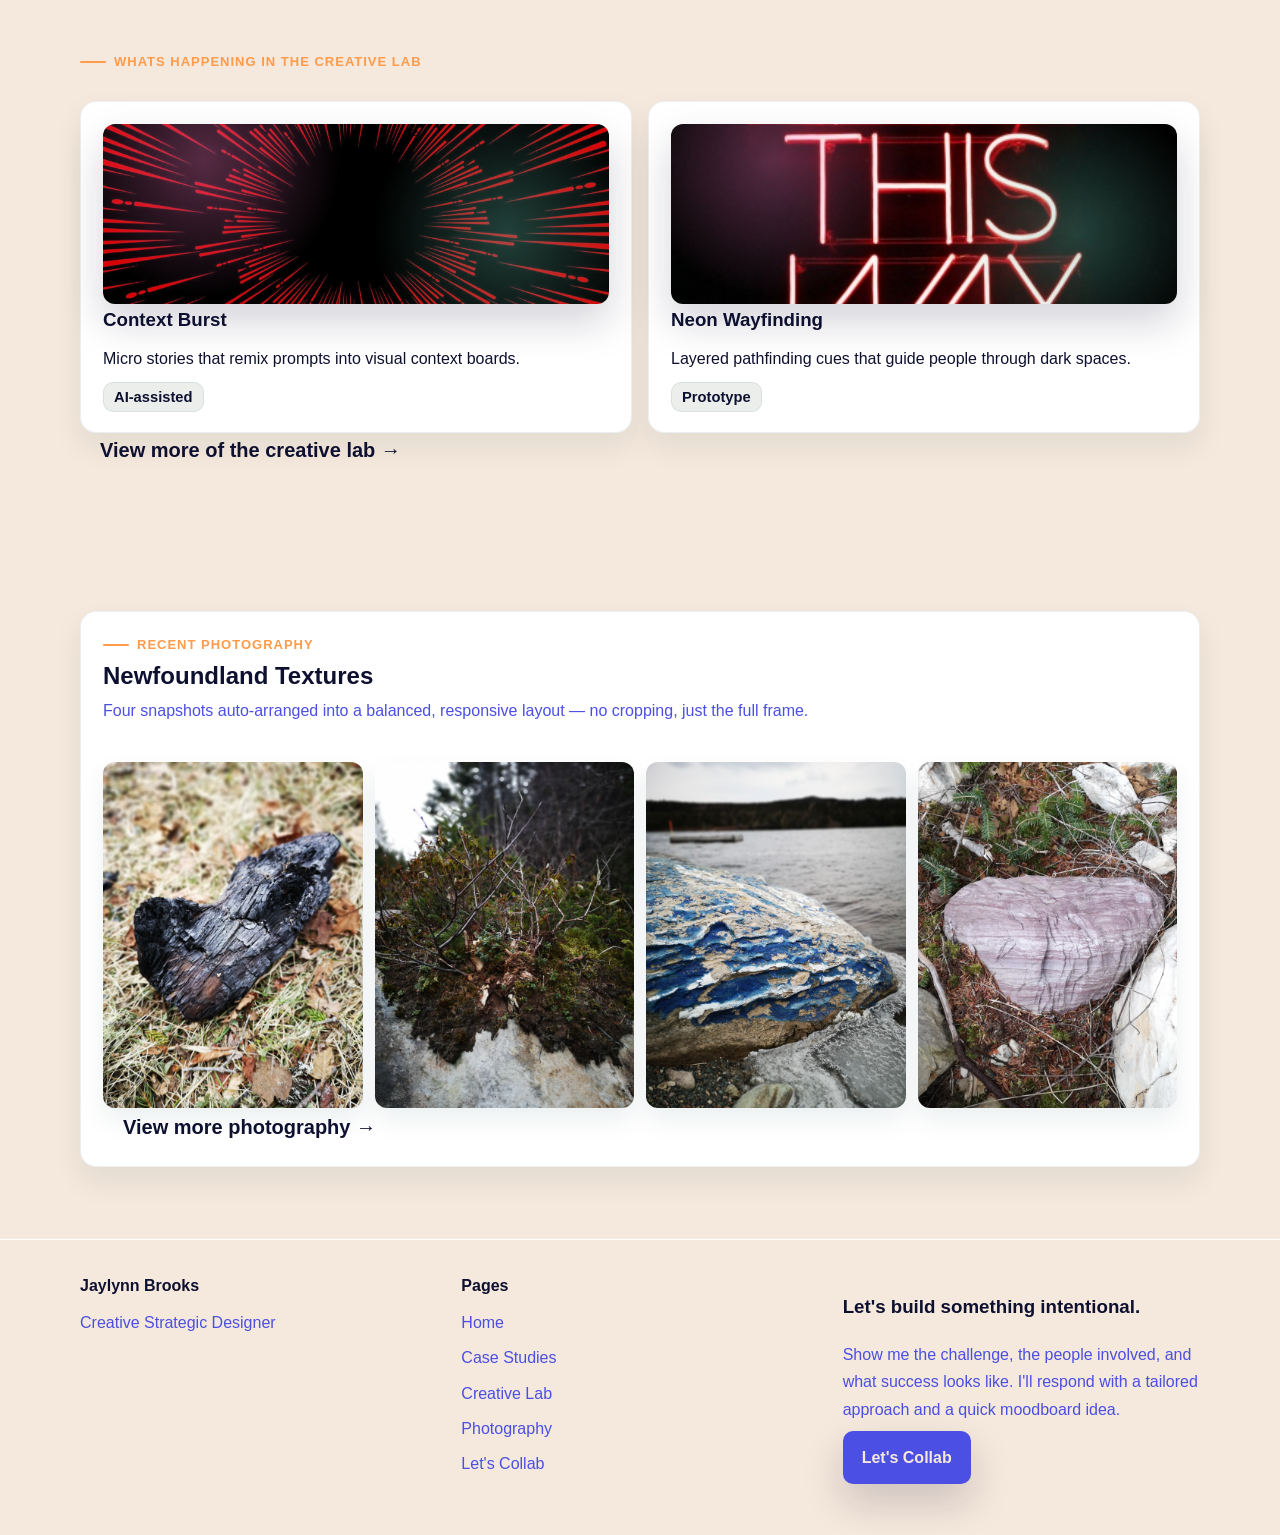
==== commit e4d5ce0b: "Refactor HTML structure to use dynamic header and footer components across multiple pages; update na" ====
--- a/index.html
+++ b/index.html
@@ -9,25 +9,7 @@
 </head>
 
 <body class="page-home">
-  <header class="site-header">
-    <div class="container nav">
-      <a class="brand" href="index.html">
-        <span class="logo-mark" aria-hidden="true"></span>
-        <span class="brand-text">
-          Jaylynn Brooks
-          <small>Creative Strategic Designer</small>
-        </span>
-      </a>
-      <button class="nav-toggle" data-nav-toggle aria-expanded="false" aria-label="Toggle navigation">Menu</button>
-      <div class="nav-links" data-nav-links>
-        <a class="active" href="index.html">Home</a>
-        <a href="case-studies.html">Case Studies</a>
-        <a href="creative-lab.html">Creative Lab</a>
-        <a href="photography.html">Photography</a>
-        <a href="collab.html">Let's Collab</a>
-      </div>
-    </div>
-  </header>
+  <div data-site-header></div>
 
   <main>
     <section class="hero">
@@ -138,58 +120,34 @@
 
     <section class="section">
       <div class="container">
-        <div class="section-heading">
-          <span class="eyebrow">RECENT PHOTOGRAPHY </span>
-          <h2>Newfoundland Textures</h2>
-          <p>Four snapshots auto-arranged into a balanced, responsive layout — no cropping, just the full frame.</p>
+        <div class="card photography-card">
+          <div class="section-heading">
+            <span class="eyebrow">RECENT PHOTOGRAPHY </span>
+            <h2>Newfoundland Textures</h2>
+            <p>Four snapshots auto-arranged into a balanced, responsive layout — no cropping, just the full frame.</p>
+          </div>
+
+          <div class="masonry" data-masonry data-row-height="12" data-gap="12">
+            <img class="masonry-item" data-lightbox-img data-lightbox-group="photo-gallery"
+              src="photo-gallery-images/Textures- Photography/NFLD-13.jpg"
+              alt="Urban twilight — glass and cobalt tones." />
+            <img class="masonry-item" data-lightbox-img data-lightbox-group="photo-gallery"
+              src="photo-gallery-images/Textures- Photography/NFLD-11.jpg"
+              alt="Transit glow — motion and warm interiors." />
+            <img class="masonry-item" data-lightbox-img data-lightbox-group="photo-gallery"
+              src="photo-gallery-images/Textures- Photography/NFLD-9.jpg" alt="Nature balance — sage rocks and mist." />
+            <img class="masonry-item" data-lightbox-img data-lightbox-group="photo-gallery"
+              src="photo-gallery-images/Textures- Photography/NFLD-2.jpg"
+              alt="Coastal calm — pastel gradients at the shore." />
+          </div>
+          <a href="photography.html" class="view-all-link">View more photography →</a>
         </div>
-
-        <div class="masonry" data-masonry data-row-height="12" data-gap="12">
-          <img class="masonry-item" data-lightbox-img data-lightbox-group="photo-gallery"
-            src="photo-gallery-images/Textures- Photography/NFLD-13.jpg"
-            alt="Urban twilight — glass and cobalt tones." />
-          <img class="masonry-item" data-lightbox-img data-lightbox-group="photo-gallery"
-            src="photo-gallery-images/Textures- Photography/NFLD-11.jpg"
-            alt="Transit glow — motion and warm interiors." />
-          <img class="masonry-item" data-lightbox-img data-lightbox-group="photo-gallery"
-            src="photo-gallery-images/Textures- Photography/NFLD-9.jpg" alt="Nature balance — sage rocks and mist." />
-          <img class="masonry-item" data-lightbox-img data-lightbox-group="photo-gallery"
-            src="photo-gallery-images/Textures- Photography/NFLD-2.jpg"
-            alt="Coastal calm — pastel gradients at the shore." />
-        </div>
-        <a href="photography.html" class="view-all-link">View more photography →</a>
       </div>
     </section>
 
   </main>
 
-  <footer class="footer">
-    <div class="container footer-grid">
-      <div>
-        <h4>Jaylynn Brooks</h4>
-        <p>Creative Strategic Designer</p>
-      </div>
-
-      <div>
-        <h4>Pages</h4>
-        <p><a href="index.html">Home</a></p>
-        <p><a href="case-studies.html">Case Studies</a></p>
-        <p><a href="creative-lab.html">Creative Lab</a></p>
-        <p><a href="photography.html">Photography</a></p>
-        <p><a href="collab.html">Let's Collab</a></p>
-      </div>
-
-
-      <div class="cta-copy">
-        <h3>Let’s build something intentional.</h3>
-        <p>Show me the challenge, the people involved, and what success looks like. I’ll respond with a tailored
-          approach and a quick moodboard idea.</p>
-        <a class="btn btn-primary" href="collab.html">Let's Collab</a>
-      </div>
-
-    </div>
-
-  </footer>
+  <div data-site-footer></div>
 
   <script src="script.js"></script>
 </body>
--- a/style.css
+++ b/style.css
@@ -123,15 +123,15 @@
   position: sticky;
   top: 0;
   z-index: 20;
-  background: rgba(230, 227, 220, 0.9);
+  background: rgba(255, 255, 255, 0.1);
   backdrop-filter: blur(12px);
   border-bottom: 1px solid rgba(12, 58, 82, 0.15);
 }
 
 .page-home .site-header {
-  background: linear-gradient(160deg, rgba(255, 255, 255, 0.15), rgba(255, 255, 255, 0.05));
-  backdrop-filter: blur(8px);
-  border-bottom: 1px solid rgba(255, 255, 255, 0.1);
+  background: rgba(255, 255, 255, 0.1);
+  border-bottom: none;
+  backdrop-filter: blur(12px);
   transition: background 0.3s ease, backdrop-filter 0.3s ease;
 }
 
@@ -227,7 +227,7 @@
   position: relative;
   overflow: hidden;
   padding: 120px 0 80px;
-  color: var(--color-bg-cream);
+  color: var(--color-peacock);
 }
 
 .hero::before {
@@ -278,7 +278,7 @@
 
 .hero p {
   margin: 0 0 16px;
-  color: rgba(243, 239, 231, 0.9);
+  color: var(--color-peacock);
 }
 
 .hero .lead {
@@ -291,13 +291,14 @@
   border-radius: var(--radius-lg);
   padding: 22px;
   box-shadow: var(--shadow-soft);
-  color: var(--color-bg-cream);
+  color: #ffffff3d;
 }
 
 .hero-card h3 {
   margin-top: 0;
   margin-bottom: 8px;
-  color: var(--color-bg-cream);
+  color: #ffffff3d;
+;
 }
 
 .hero-note {
@@ -447,7 +448,7 @@
 .page-collab .card,
 .page-collab .hero-card {
   background: #ffffff;
-  color: #000000;
+  color: var(--color-peacock);
   border: 1px solid rgba(0, 0, 0, 0.08);
 }
 
@@ -459,7 +460,7 @@
 
 .page-collab .card h3,
 .page-collab .hero-card h3 {
-  color: #000000;
+  color: var(--color-peacock) !important;
 }
 
 .card p {
@@ -521,6 +522,7 @@
   grid-template-columns: minmax(260px, 360px) 1fr;
   gap: 18px;
   align-items: stretch;
+  background: rgba(255, 255, 255, 0.4);
 }
 
 .case-card > div:last-child {
@@ -596,9 +598,8 @@
 }
 
 .page-home .footer {
-  background: linear-gradient(180deg, rgba(12, 58, 82, 0.1), rgba(12, 58, 82, 0));
-  border-top: 1px solid rgba(12, 58, 82, 0.08);
-  backdrop-filter: blur(8px);
+  background: transparent;
+  border-top: 1px solid rgb(255, 255, 255);
 }
 
 .footer-grid {
@@ -960,6 +961,12 @@
     box-shadow: var(--shadow-soft);
   }
 
+  .page-home .nav-links {
+    background: linear-gradient(160deg, rgba(255, 255, 255, 0.15), rgba(255, 255, 255, 0.05));
+    backdrop-filter: blur(8px);
+    border: 1px solid rgba(255, 255, 255, 0.1);
+  }
+
   .nav-links.open {
     display: flex;
   }
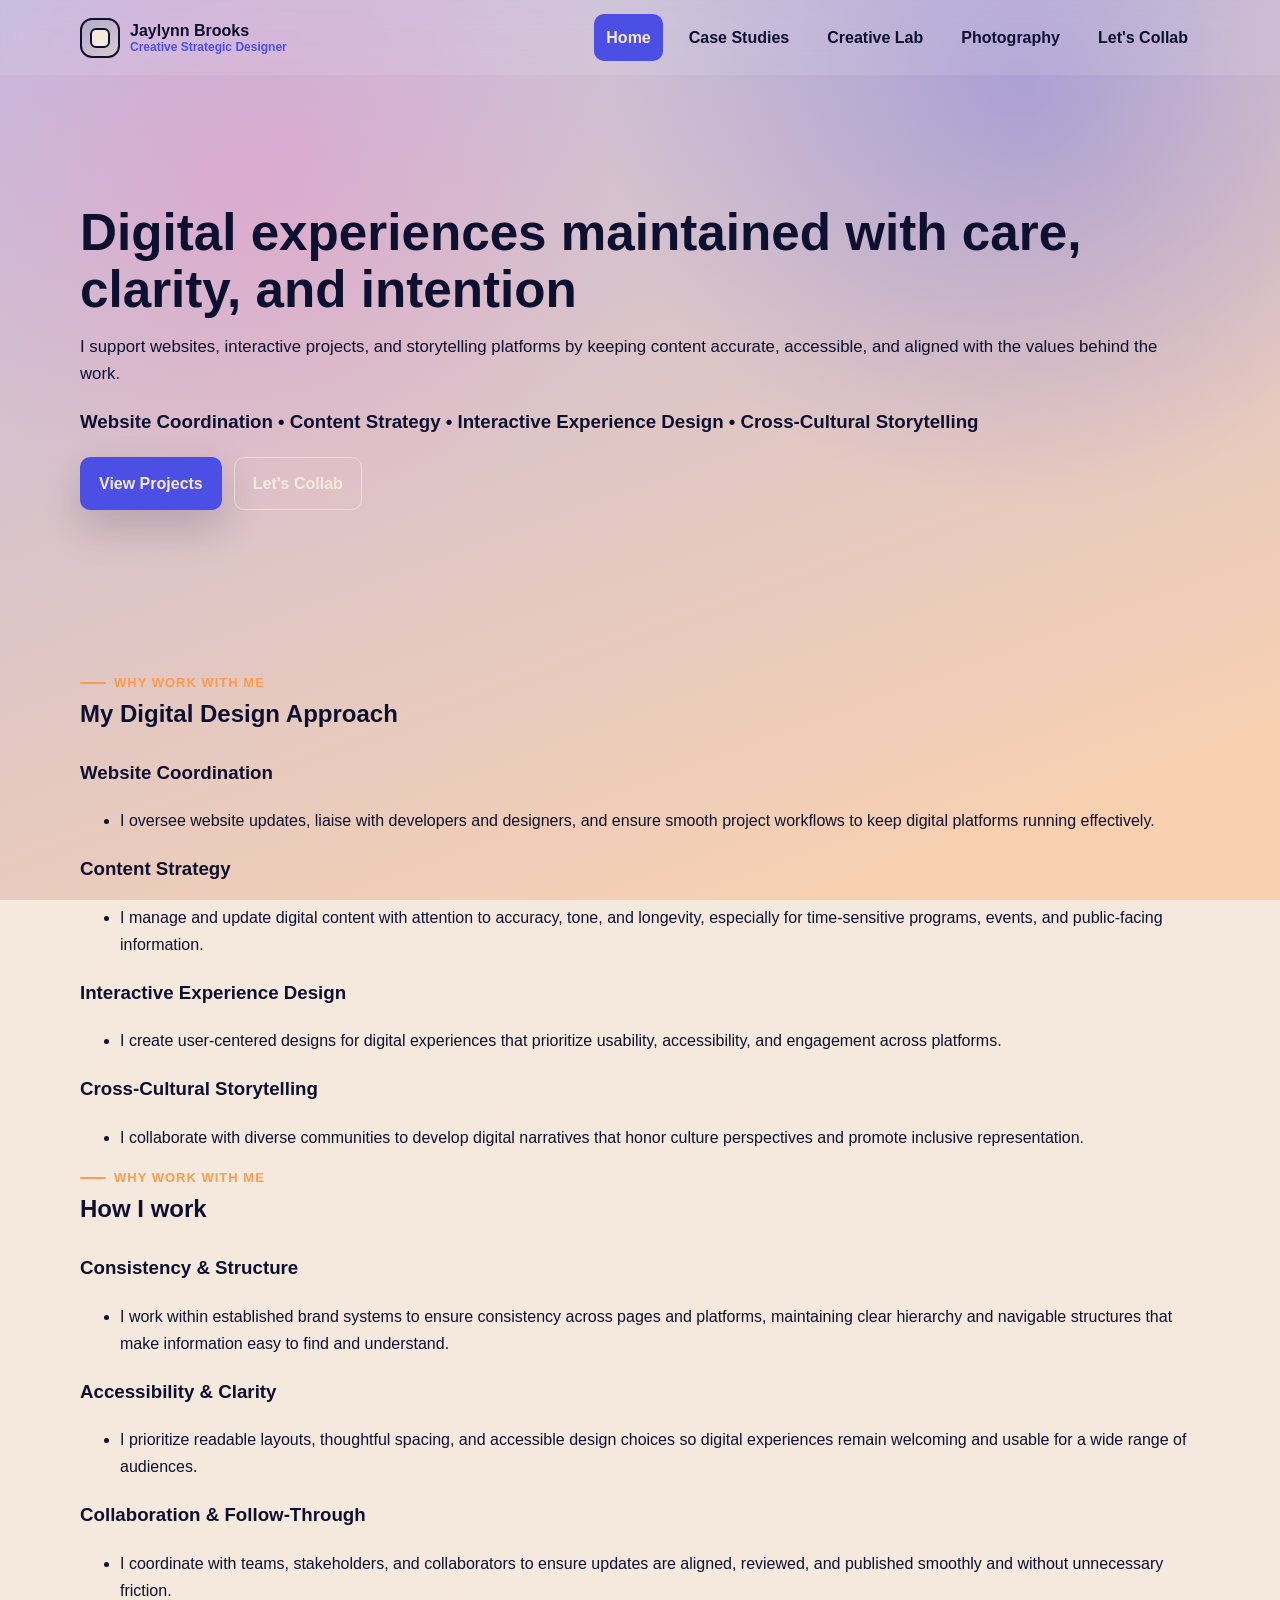
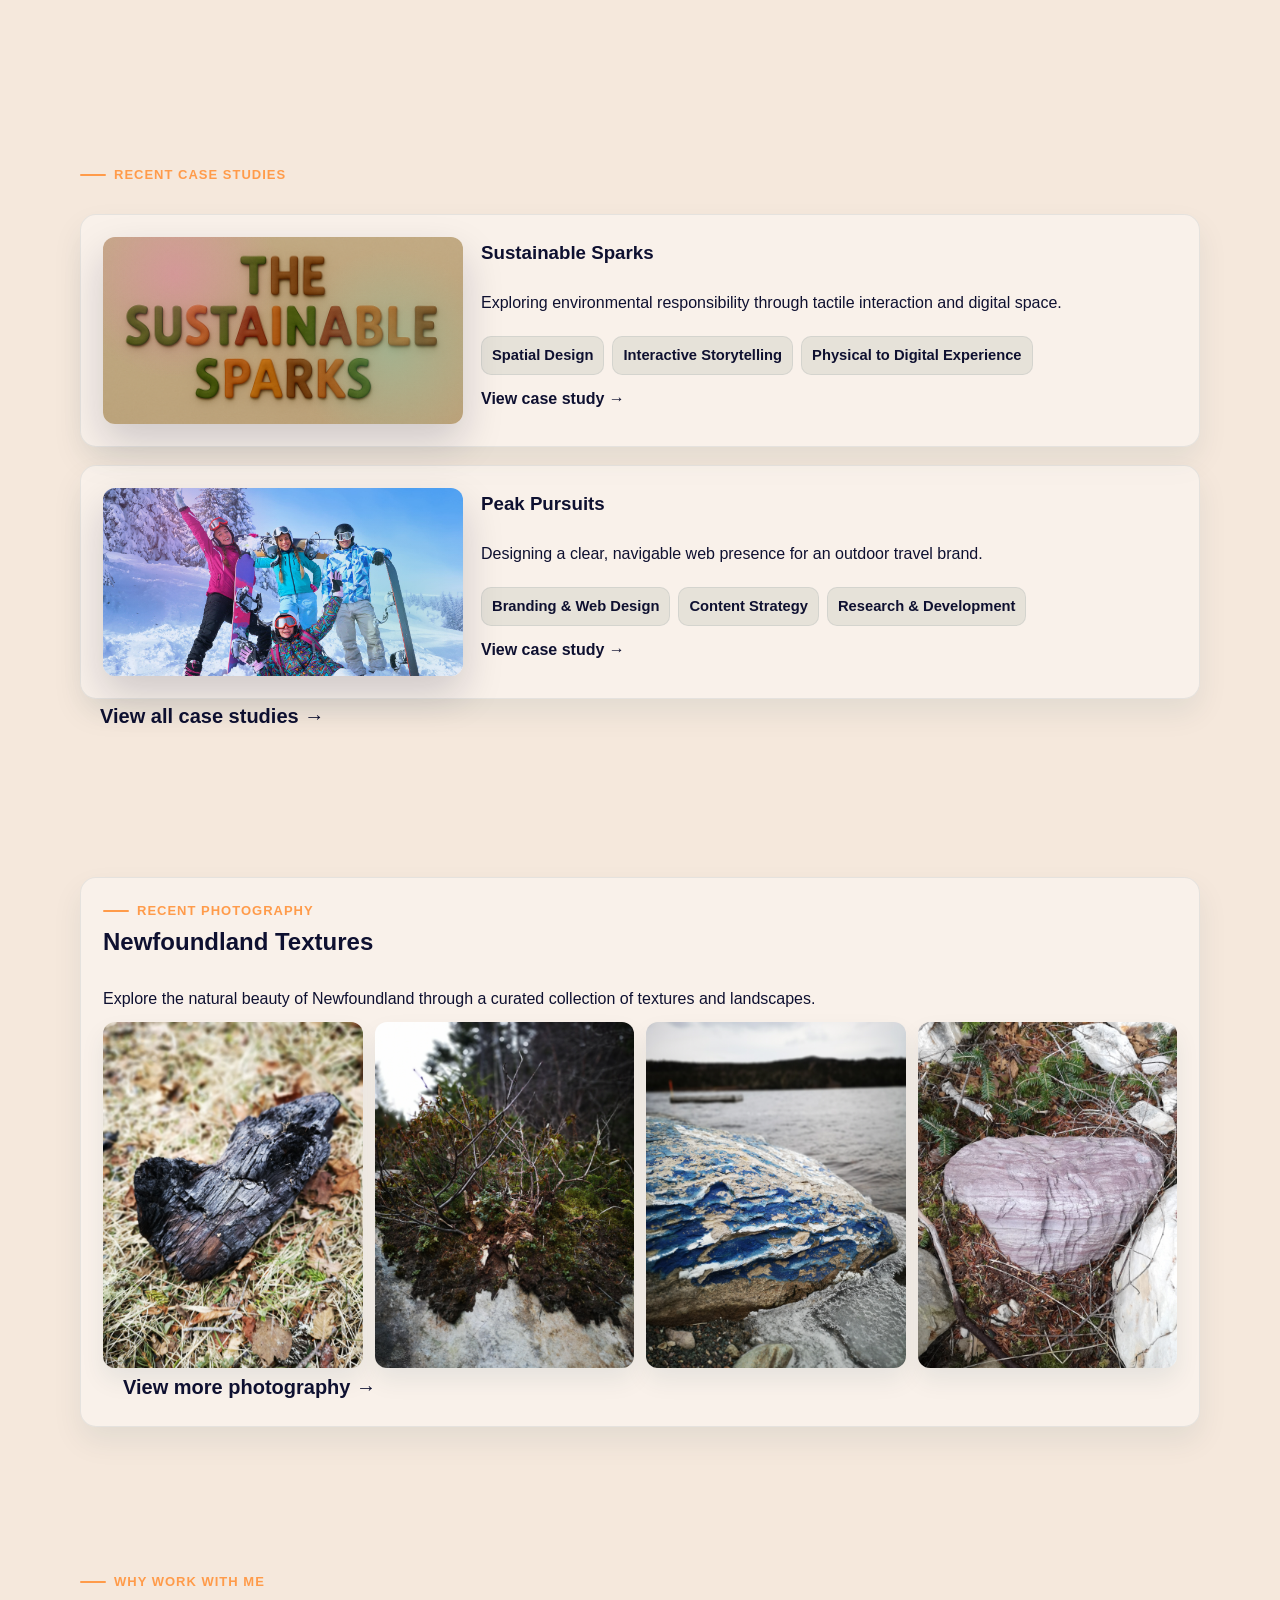
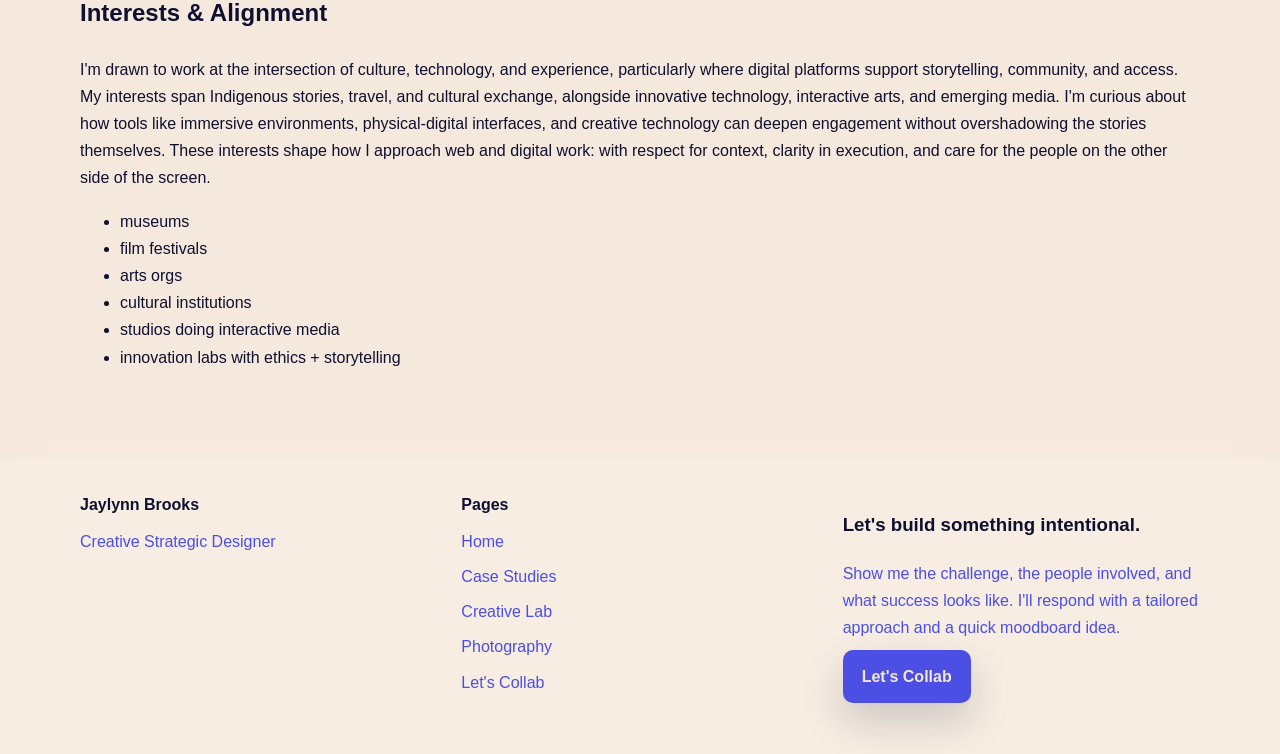
==== commit afabe242: "changes made to homepage. exluding footer and nav" ====
--- a/index.html
+++ b/index.html
@@ -15,9 +15,10 @@
     <section class="hero">
       <div class="container hero-grid">
         <div>
-          <h1>Connection from understanding</h1>
-          <p class="lead">I design experiences where people, spaces, and systems connect. My work sits at the
-            intersection of systems thinking, storytelling, and human-centered design.</p>
+          <h1>Digital experiences maintained with care, clarity, and intention</h1>
+          <p class="lead">I support websites, interactive projects, and storytelling platforms by keeping content
+            accurate, accessible, and aligned with the values behind the work.</p>
+          <h3>Website Coordination • Content Strategy • Interactive Experience Design • Cross-Cultural Storytelling</h3>
           <div class="hero-actions">
             <a class="btn btn-primary" href="case-studies.html">View Projects</a>
             <a class="btn btn-ghost" href="collab.html">Let's Collab</a>
@@ -27,16 +28,77 @@
 
     <section class="section" id="impact">
       <div class="container">
-
         <div class="section-heading">
           <span class="eyebrow">Why work with me</span>
-          <h2>Creative Strategic Designer in Hospitality & Experiential Experiences</h2>
-        </div>
-        <p>I am a global hospitality and creative design strategist with a deep understanding of guest flows, service
-          design, and operations interfaces. I build emotionally intelligent, inclusive, future-ready environments
-          that connect people, systems, and spaces.</p>
-      </div>
-
+          <h2>My Digital Design Approach</h2>
+        </div>
+
+        <h3>Website Coordination</h3>
+        <ul>
+          <li>
+            <p>I oversee website updates, liaise with developers and designers, and ensure smooth project workflows to
+              keep digital platforms running effectively.</p>
+          </li>
+        </ul>
+
+        <h3>Content Strategy</h3>
+        <ul>
+          <li>
+            <p>I manage and update digital content with attention to accuracy, tone, and longevity, especially
+              for time-sensitive programs, events, and public-facing information.</p>
+          </li>
+        </ul>
+
+        <h3>Interactive Experience Design</h3>
+        <ul>
+          <li>
+            <p>I create user-centered designs for digital experiences that prioritize usability, accessibility, and
+              engagement across platforms.</p>
+          </li>
+        </ul>
+
+        <h3>Cross-Cultural Storytelling</h3>
+        <ul>
+          <li>
+            <p>I collaborate with diverse communities to develop digital narratives that honor culture perspectives and
+              promote inclusive representation.</p>
+          </li>
+        </ul>
+
+      </div>
+
+      <div class="container">
+        <div class="section-heading">
+          <span class="eyebrow">Why work with me</span>
+          <h2>How I work</h2>
+        </div>
+
+        <h3>Consistency & Structure</h3>
+        <ul>
+          <li>
+            <p>I work within established brand systems to ensure consistency across pages and platforms, maintaining
+              clear
+              hierarchy and navigable structures that make information easy to find and understand.</p>
+          </li>
+        </ul>
+
+        <h3>Accessibility & Clarity</h3>
+        <ul>
+          <li>
+            <p>I prioritize readable layouts, thoughtful spacing, and accessible design choices so digital experiences
+              remain welcoming and usable for a wide range of audiences.</p>
+          </li>
+        </ul>
+
+        <h3>Collaboration & Follow-Through</h3>
+        <ul>
+          <li>
+            <p>I coordinate with teams, stakeholders, and collaborators to ensure updates are aligned, reviewed, and
+              published smoothly and without unnecessary friction.</p>
+          </li>
+        </ul>
+
+      </div>
     </section>
 
     <section class="section" id="projects">
@@ -47,74 +109,40 @@
         </div>
 
         <div class="case-list">
-          <a class="card project-card case-card" href="peak-pursuits.html">
-            <div class="case-image" aria-hidden="true"
-              style="background-image: url('peak-pursuits-images/Peak-Pursuits-01.png'); background-size: cover; background-position: center;">
+          <a class="card project-card case-card" href="sustainable-sparks.html">
+            <div class="case-image" aria-hidden="true"
+              style="background-image: url('sustainable-sparks-images/The-Sustainable-Sparks.png'); background-size: cover; background-position: center;">
             </div>
             <div>
-              <div class="tagline">Canadian outdoor travel brand focused on nature-first adventures</div>
-              <h3>Peak Pursuits</h3>
-              <p>Designing a nature-forward brand experience for mindful adventure seekers.</p>
+              <h3>Sustainable Sparks</h3>
+              <p>Exploring environmental responsibility through tactile interaction and digital space.</p>
               <div class="tag-row">
-                <span class="tag">Branding</span>
-                <span class="tag">Content Strategy</span>
-                <span class="tag">Research</span>
+                <span class="tag">Spatial Design</span>
+                <span class="tag">Interactive Storytelling</span>
+                <span class="tag">Physical to Digital Experience</span>
               </div>
               <span class="back-link" aria-hidden="true">View case study →</span>
             </div>
           </a>
 
-          <a class="card project-card case-card" href="sustainable-sparks.html">
-            <div class="case-image" aria-hidden="true"
-              style="background-image: url('sustainable-sparks-images/The-Sustainable-Sparks.png'); background-size: cover; background-position: center;">
+          <a class="card project-card case-card" href="peak-pursuits.html">
+            <div class="case-image" aria-hidden="true"
+              style="background-image: url('peak-pursuits-images/Peak-Pursuits-01.png'); background-size: cover; background-position: center;">
             </div>
             <div>
-              <div class="tagline">Clay diorama + Spatial.io experience about renewable energy and optimism</div>
-              <h3>Sustainable Sparks</h3>
-              <p>Translating tactile storytelling into an immersive digital walkthrough.</p>
+              <h3>Peak Pursuits</h3>
+              <p>Designing a clear, navigable web presence for an outdoor travel brand.</p>
               <div class="tag-row">
-                <span class="tag">Spatial Design</span>
-                <span class="tag">Storytelling</span>
-                <span class="tag">Renewable Energy</span>
+                <span class="tag">Branding & Web Design</span>
+                <span class="tag">Content Strategy</span>
+                <span class="tag">Research & Development</span>
               </div>
               <span class="back-link" aria-hidden="true">View case study →</span>
             </div>
           </a>
 
-
         </div>
         <a href="case-studies.html" class="view-all-link">View all case studies →</a>
-      </div>
-    </section>
-
-    <section class="section">
-      <div class="container">
-        <div class="section-heading">
-          <span class="eyebrow">WHATS HAPPENING IN THE CREATIVE LAB</span>
-        </div>
-
-        <div class="experiments-grid">
-          <div class="card">
-            <div class="case-image" aria-hidden="true"
-              style="background-image: url('context-burst.jpg'); background-size: cover; background-position: center;">
-            </div>
-            <h3>Context Burst</h3>
-            <p>Micro stories that remix prompts into visual context boards.</p>
-            <span class="tag">AI-assisted</span>
-          </div>
-
-          <div class="card">
-            <div class="case-image" aria-hidden="true"
-              style="background-image: url('neon-wayfinding.jpg'); background-size: cover; background-position: center;">
-            </div>
-            <h3>Neon Wayfinding</h3>
-            <p>Layered pathfinding cues that guide people through dark spaces.</p>
-            <span class="tag">Prototype</span>
-          </div>
-
-        </div>
-
-        <a href="creative-lab.html" class="view-all-link">View more of the creative lab →</a>
       </div>
     </section>
 
@@ -124,9 +152,8 @@
           <div class="section-heading">
             <span class="eyebrow">RECENT PHOTOGRAPHY </span>
             <h2>Newfoundland Textures</h2>
-            <p>Four snapshots auto-arranged into a balanced, responsive layout — no cropping, just the full frame.</p>
-          </div>
-
+          </div>
+          <p>Explore the natural beauty of Newfoundland through a curated collection of textures and landscapes.</p>
           <div class="masonry" data-masonry data-row-height="12" data-gap="12">
             <img class="masonry-item" data-lightbox-img data-lightbox-group="photo-gallery"
               src="photo-gallery-images/Textures- Photography/NFLD-13.jpg"
@@ -145,6 +172,68 @@
       </div>
     </section>
 
+    <section class="section" id="interests">
+      <div class="container">
+        <div class="section-heading">
+          <span class="eyebrow">Why work with me</span>
+          <h2>Interests & Alignment</h2>
+        </div>
+
+        <p>I'm drawn to work at the intersection of culture, technology, and experience, particularly where digital
+          platforms support storytelling, community, and access.
+
+          My interests span Indigenous stories, travel, and cultural exchange, alongside innovative technology,
+          interactive arts, and emerging media. I'm curious about how tools like immersive environments,
+          physical-digital interfaces, and creative technology can deepen engagement without overshadowing the stories
+          themselves.
+
+          These interests shape how I approach web and digital work: with respect for context, clarity in execution, and
+          care for the people on the other side of the screen.
+        </p>
+
+        <ul>
+          <li>museums</li>
+          <li>film festivals</li>
+          <li>arts orgs</li>
+          <li>cultural institutions</li>
+          <li>studios doing interactive media</li>
+          <li>innovation labs with ethics + storytelling</li>
+        </ul>
+
+      </div>
+    </section>
+
+    <!-- <section class="section">
+      <div class="container">
+        <div class="section-heading">
+          <span class="eyebrow">WHATS HAPPENING IN THE CREATIVE LAB</span>
+        </div>
+
+        <div class="experiments-grid">
+          <div class="card">
+            <div class="case-image" aria-hidden="true"
+              style="background-image: url('context-burst.jpg'); background-size: cover; background-position: center;">
+            </div>
+            <h3>Context Burst</h3>
+            <p>Micro stories that remix prompts into visual context boards.</p>
+            <span class="tag">AI-assisted</span>
+          </div>
+
+          <div class="card">
+            <div class="case-image" aria-hidden="true"
+              style="background-image: url('neon-wayfinding.jpg'); background-size: cover; background-position: center;">
+            </div>
+            <h3>Neon Wayfinding</h3>
+            <p>Layered pathfinding cues that guide people through dark spaces.</p>
+            <span class="tag">Prototype</span>
+          </div>
+
+        </div>
+
+        <a href="creative-lab.html" class="view-all-link">View more of the creative lab →</a>
+      </div>
+    </section> -->
+
   </main>
 
   <div data-site-footer></div>
@@ -152,4 +241,4 @@
   <script src="script.js"></script>
 </body>
 
-</html>
+</html>
--- a/style.css
+++ b/style.css
@@ -35,7 +35,7 @@
 }
 
 .page-home {
-  background: 
+  background:
     radial-gradient(circle at 20% 20%, rgba(247, 122, 194, 0.3), transparent 30%),
     radial-gradient(circle at 80% 10%, rgba(75, 79, 227, 0.3), transparent 32%),
     linear-gradient(160deg, rgba(75, 79, 227, 0.3) 0%, rgba(255, 155, 74, 0.3) 90%),
@@ -204,7 +204,7 @@
 }
 
 .nav-links a:hover {
-  background:#ff9b4a;
+  background: #ff9b4a;
   transform: translateY(-1px);
 }
 
@@ -234,7 +234,7 @@
   content: "";
   position: absolute;
   inset: 0;
-  background: 
+  background:
     radial-gradient(circle at 20% 20%, rgba(247, 122, 194, 0.28), transparent 30%),
     radial-gradient(circle at 80% 10%, rgba(75, 79, 227, 0.28), transparent 32%),
     linear-gradient(160deg, rgba(75, 79, 227, 0.92) 0%, #ff9b4a 90%);
@@ -298,7 +298,7 @@
   margin-top: 0;
   margin-bottom: 8px;
   color: #ffffff3d;
-;
+  ;
 }
 
 .hero-note {
@@ -438,7 +438,7 @@
 }
 
 .card {
-  background: var(--color-card);
+  background: rgba(255, 255, 255, 0.4);
   border: 1px solid rgba(12, 58, 82, 0.08);
   border-radius: var(--radius-lg);
   padding: 22px;
@@ -525,7 +525,7 @@
   background: rgba(255, 255, 255, 0.4);
 }
 
-.case-card > div:last-child {
+.case-card>div:last-child {
   display: flex;
   flex-direction: column;
   gap: 10px;
@@ -593,13 +593,14 @@
 
 .footer {
   padding: 32px 0 50px;
-  background: linear-gradient(180deg, rgba(12, 58, 82, 0.1), rgba(12, 58, 82, 0.02));
-  border-top: 1px solid rgba(12, 58, 82, 0.08);
+  background: rgb(255, 255, 255);
+  border-top: none;
 }
 
 .page-home .footer {
-  background: transparent;
-  border-top: 1px solid rgb(255, 255, 255);
+  background: rgb(255, 255, 255, 0.2);
+  border-top: none;
+  box-shadow: 0 -10px 30px rgba(255, 255, 255, 0.15);
 }
 
 .footer-grid {
@@ -733,7 +734,7 @@
   overflow: hidden;
 }
 
-.accordion-item + .accordion-item {
+.accordion-item+.accordion-item {
   border-top: 1px solid rgba(12, 58, 82, 0.12);
 }
 
@@ -787,7 +788,7 @@
   padding: 12px;
   border-radius: var(--radius-sm);
   border: 1px solid rgba(12, 58, 82, 0.16);
-  background: #fff;
+  background: rgba(255, 255, 255, 0.4);
   font-family: var(--font-body);
   font-size: 1rem;
 }
@@ -992,5 +993,5 @@
   .definition-list {
     grid-template-columns: 1fr;
   }
-  
-}
+
+}
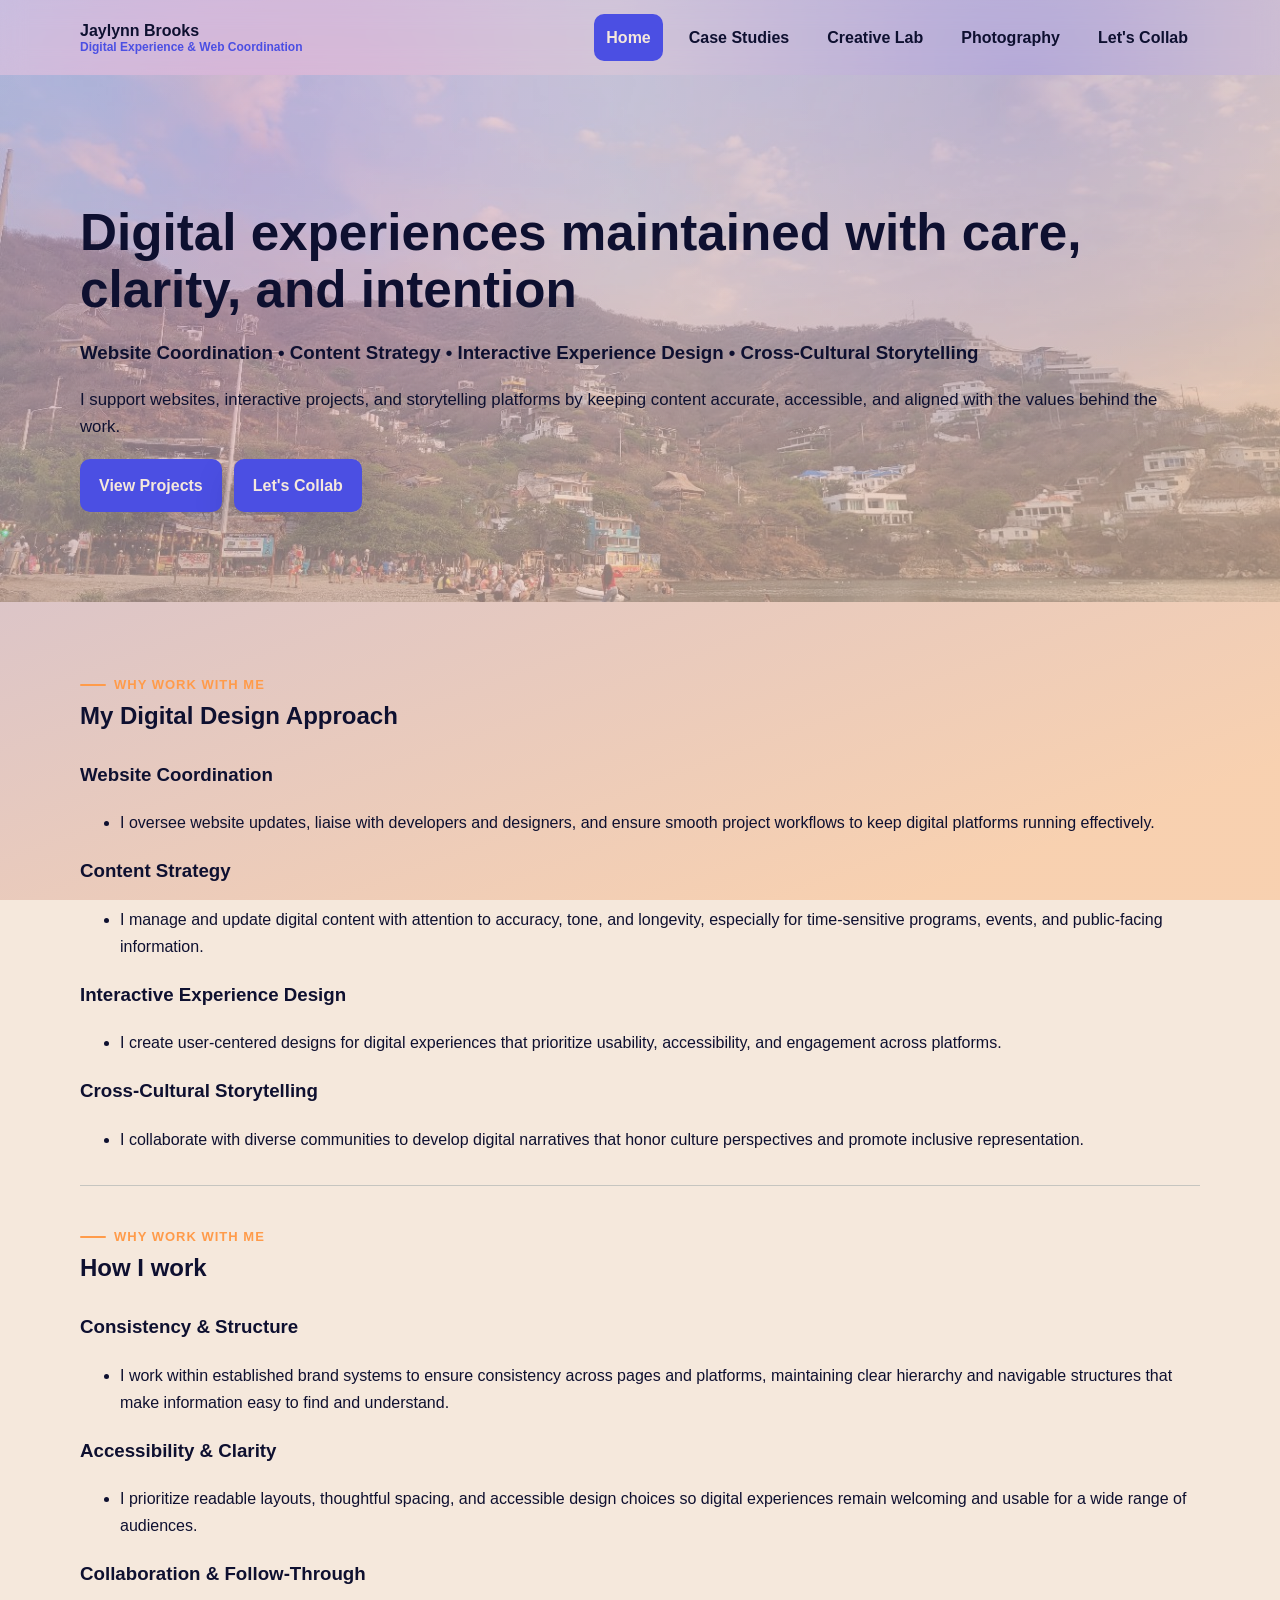
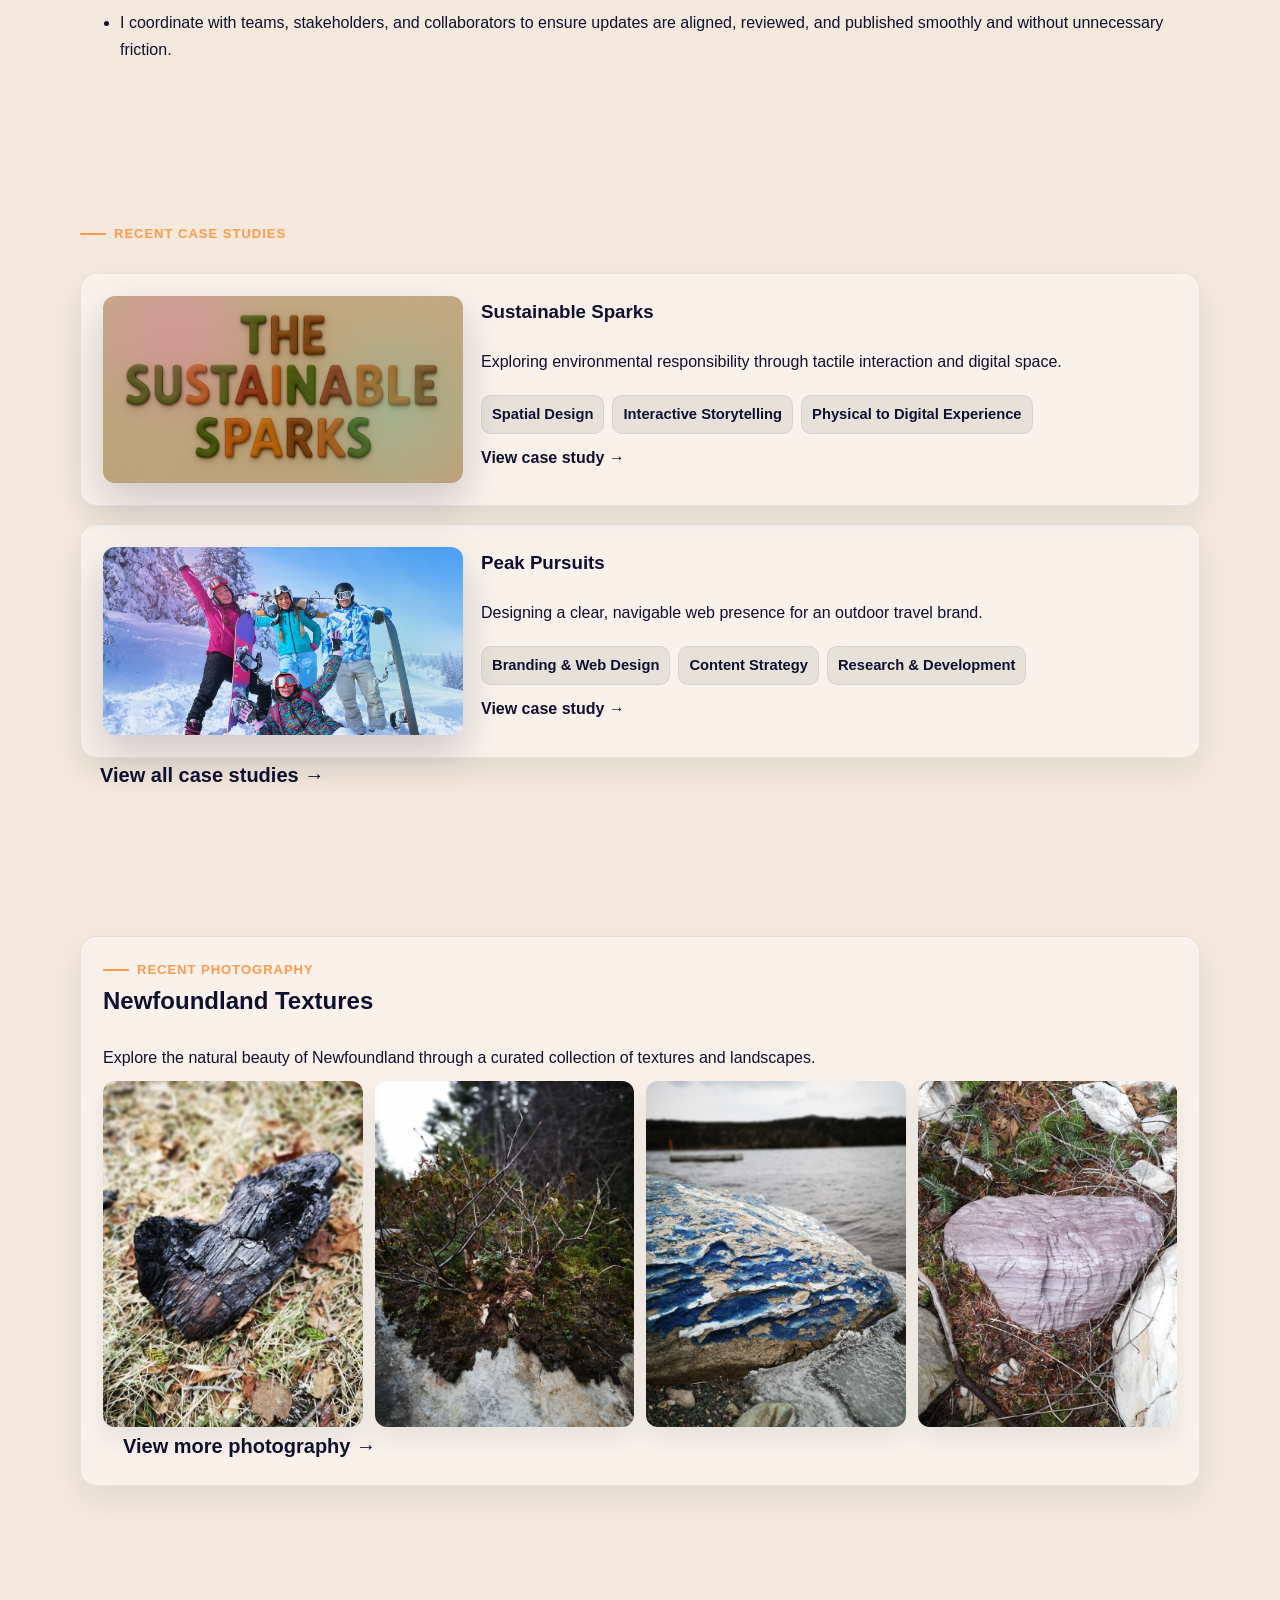
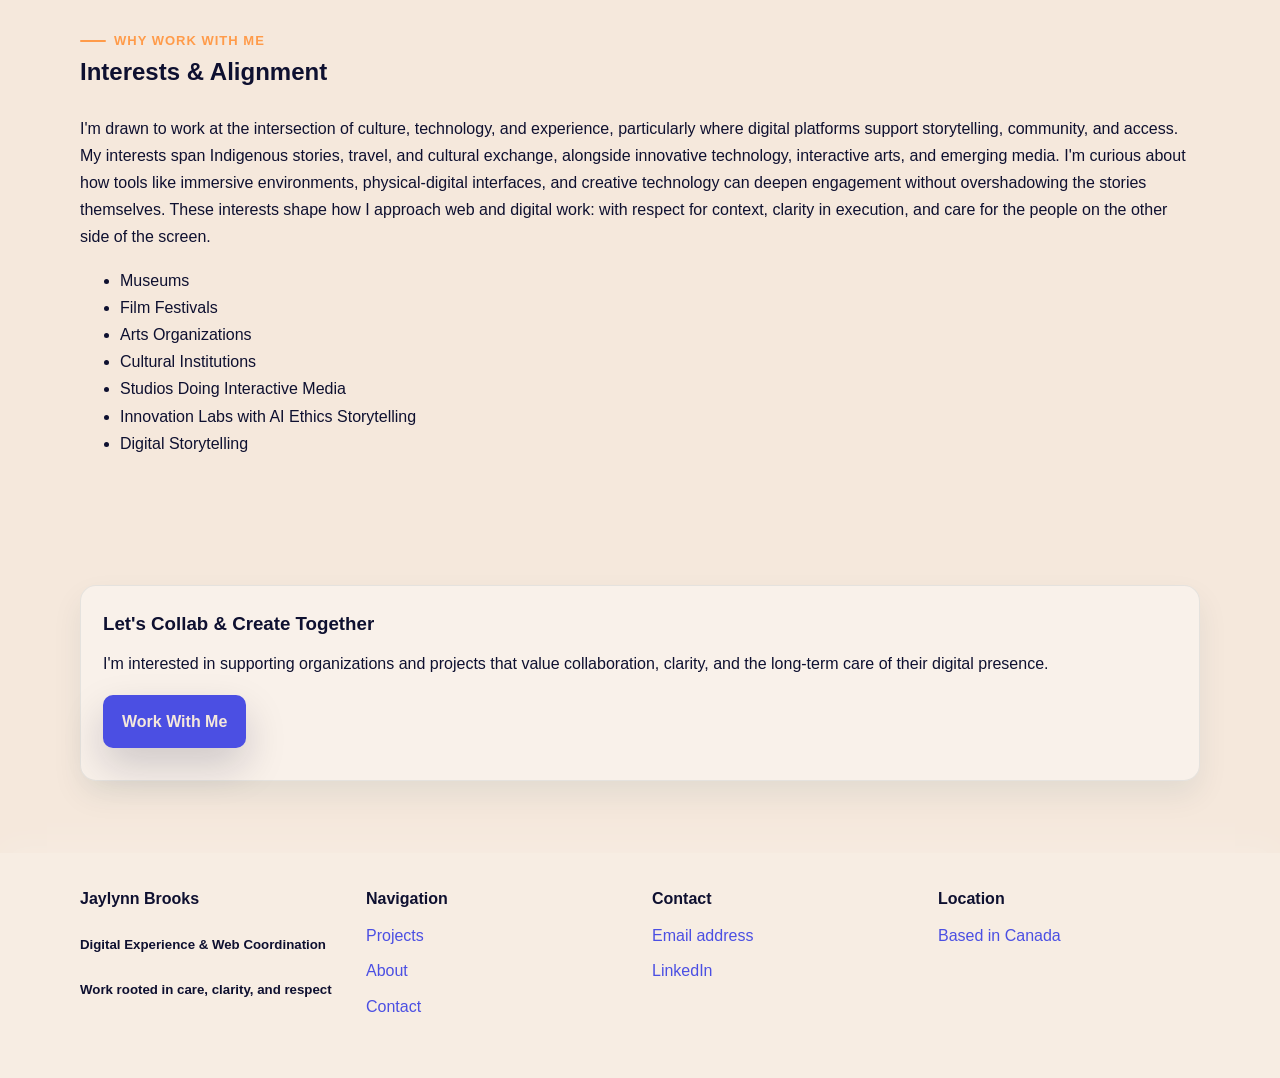
==== commit ad79f139: "Refactor case studies and collaboration pages for clarity; update hero images and styles for improve" ====
--- a/index.html
+++ b/index.html
@@ -16,18 +16,18 @@
       <div class="container hero-grid">
         <div>
           <h1>Digital experiences maintained with care, clarity, and intention</h1>
-          <p class="lead">I support websites, interactive projects, and storytelling platforms by keeping content
+          <h3>Website Coordination • Content Strategy • Interactive Experience Design • Cross-Cultural Storytelling</h3>
+           <p class="lead">I support websites, interactive projects, and storytelling platforms by keeping content
             accurate, accessible, and aligned with the values behind the work.</p>
-          <h3>Website Coordination • Content Strategy • Interactive Experience Design • Cross-Cultural Storytelling</h3>
           <div class="hero-actions">
             <a class="btn btn-primary" href="case-studies.html">View Projects</a>
-            <a class="btn btn-ghost" href="collab.html">Let's Collab</a>
+            <a class="btn btn-primary" href="collab.html">Let's Collab</a>
           </div>
         </div>
     </section>
 
     <section class="section" id="impact">
-      <div class="container">
+      <div class="container impact-block">
         <div class="section-heading">
           <span class="eyebrow">Why work with me</span>
           <h2>My Digital Design Approach</h2>
@@ -65,6 +65,7 @@
           </li>
         </ul>
 
+        <div class="impact-divider" aria-hidden="true"></div>
       </div>
 
       <div class="container">
@@ -192,16 +193,33 @@
         </p>
 
         <ul>
-          <li>museums</li>
-          <li>film festivals</li>
-          <li>arts orgs</li>
-          <li>cultural institutions</li>
-          <li>studios doing interactive media</li>
-          <li>innovation labs with ethics + storytelling</li>
-        </ul>
-
-      </div>
-    </section>
+          <li>Museums</li>
+          <li>Film Festivals</li>
+          <li>Arts Organizations</li>
+          <li>Cultural Institutions</li>
+          <li>Studios Doing Interactive Media</li>
+          <li>Innovation Labs with AI Ethics Storytelling</li>
+          <li>Digital Storytelling</li>
+        </ul>
+
+      </div>
+    </section>
+
+    <section class="section" style="padding-top: 40px;">
+      <div class="container">
+        <div class="card-grid">
+          <div class="card">
+            <h3>Let's Collab & Create Together</h3>
+            <p>I'm interested in supporting organizations and projects that value collaboration, clarity, and the long-term care of their digital presence.</p>
+            <div class="hero-actions">
+            <a class="btn btn-primary" href="collab.html">Work With Me</a>
+          </div>
+          </div>
+        </div>
+      </div>
+    </section>
+
+
 
     <!-- <section class="section">
       <div class="container">
--- a/style.css
+++ b/style.css
@@ -80,6 +80,16 @@
   padding: 72px 0;
 }
 
+#impact .impact-block {
+  margin-bottom: 40px;
+}
+
+#impact .impact-divider {
+  height: 1px;
+  margin-top: 32px;
+  background: rgba(12, 58, 82, 0.2);
+}
+
 .section-heading {
   display: flex;
   flex-direction: column;
@@ -117,6 +127,10 @@
 .section-heading p {
   margin: 0;
   color: var(--color-teal);
+}
+
+.case-studies-intro {
+  color: #000;
 }
 
 .site-header {
@@ -242,7 +256,9 @@
 }
 
 .page-home .hero::before {
-  display: none;
+  display: block;
+  background: url("hero-images/beach-colombia.jpg") center/cover no-repeat;
+  opacity: 0.4;
 }
 
 .hero .container {
@@ -605,8 +621,14 @@
 
 .footer-grid {
   display: grid;
-  grid-template-columns: repeat(3, 1fr);
+  grid-template-columns: repeat(auto-fit, minmax(200px, 1fr));
   gap: 24px;
+}
+
+.footer-note {
+  margin-top: 20px;
+  color: var(--color-teal);
+  font-size: 0.85rem;
 }
 
 .footer h4 {
@@ -972,6 +994,10 @@
     display: flex;
   }
 
+  .footer-grid {
+    grid-template-columns: 1fr;
+  }
+
   .case-card {
     grid-template-columns: 1fr;
   }
@@ -994,4 +1020,4 @@
     grid-template-columns: 1fr;
   }
 
-}+}
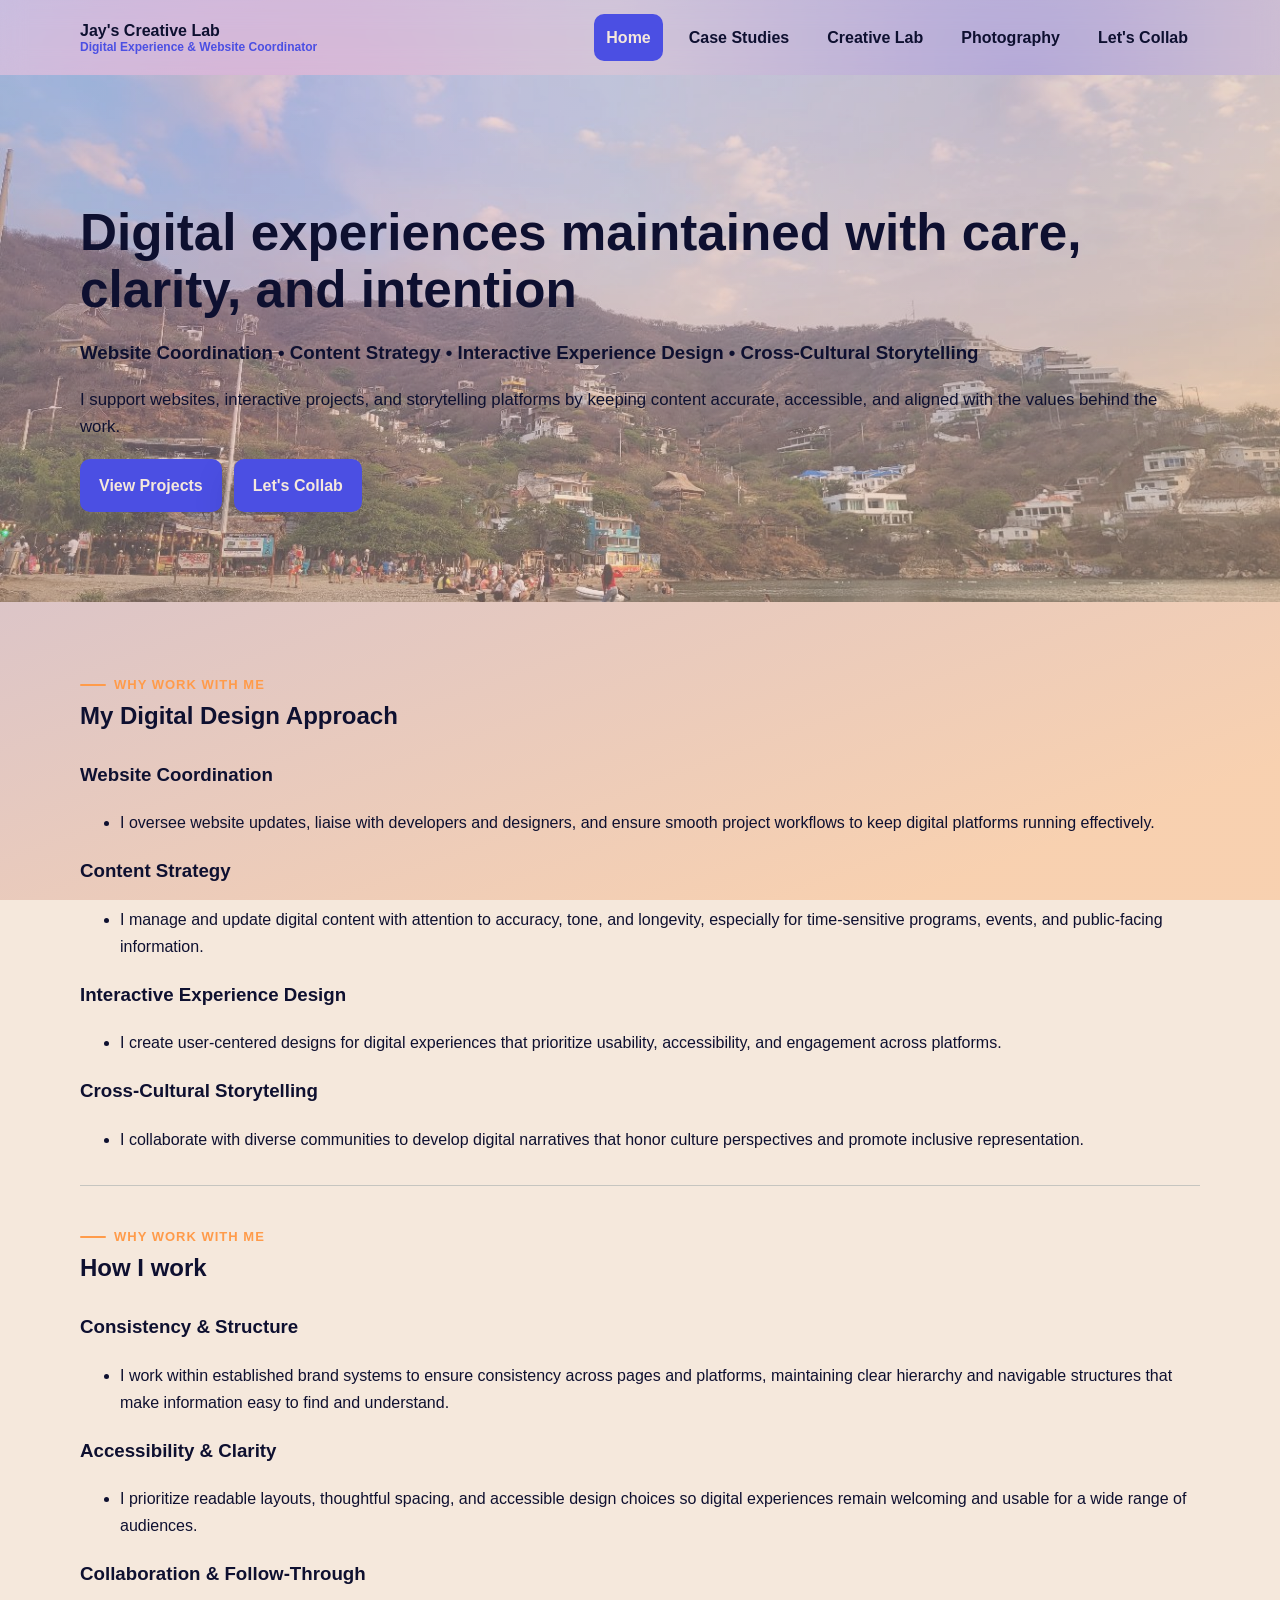
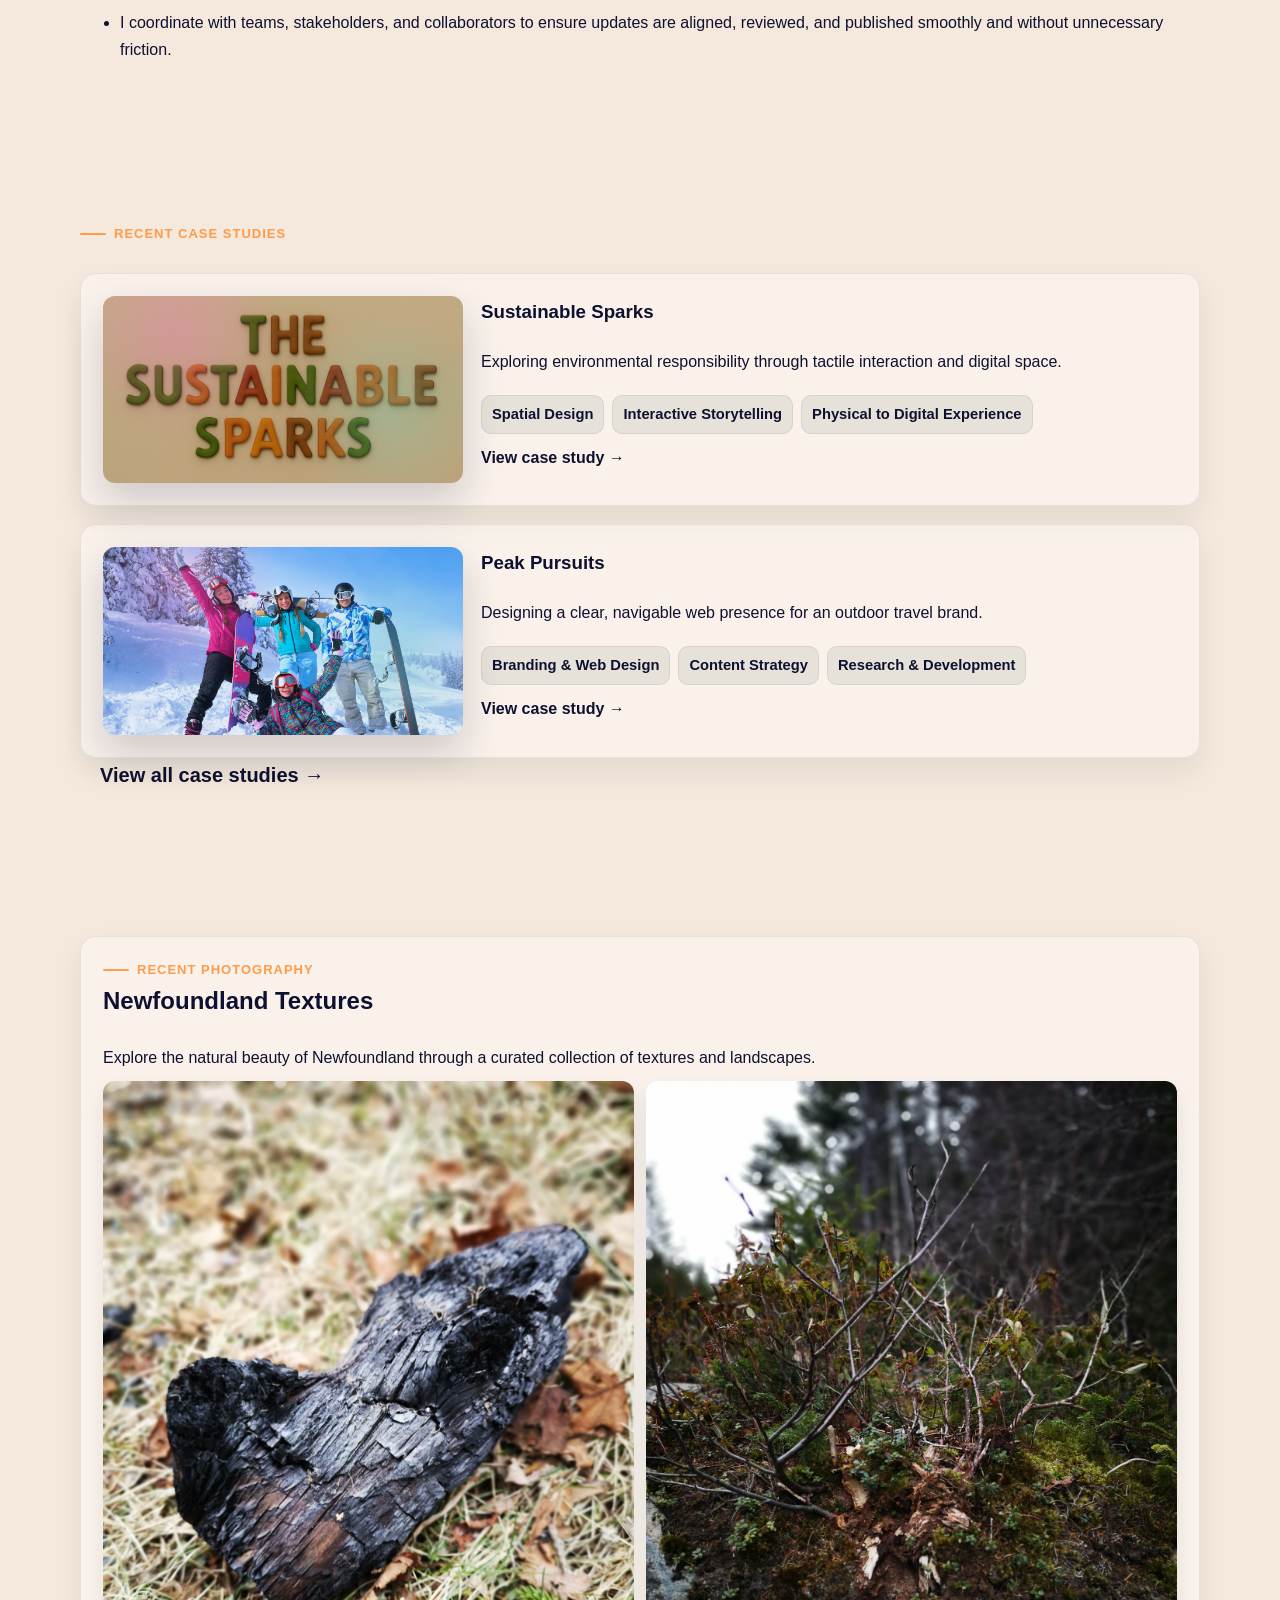
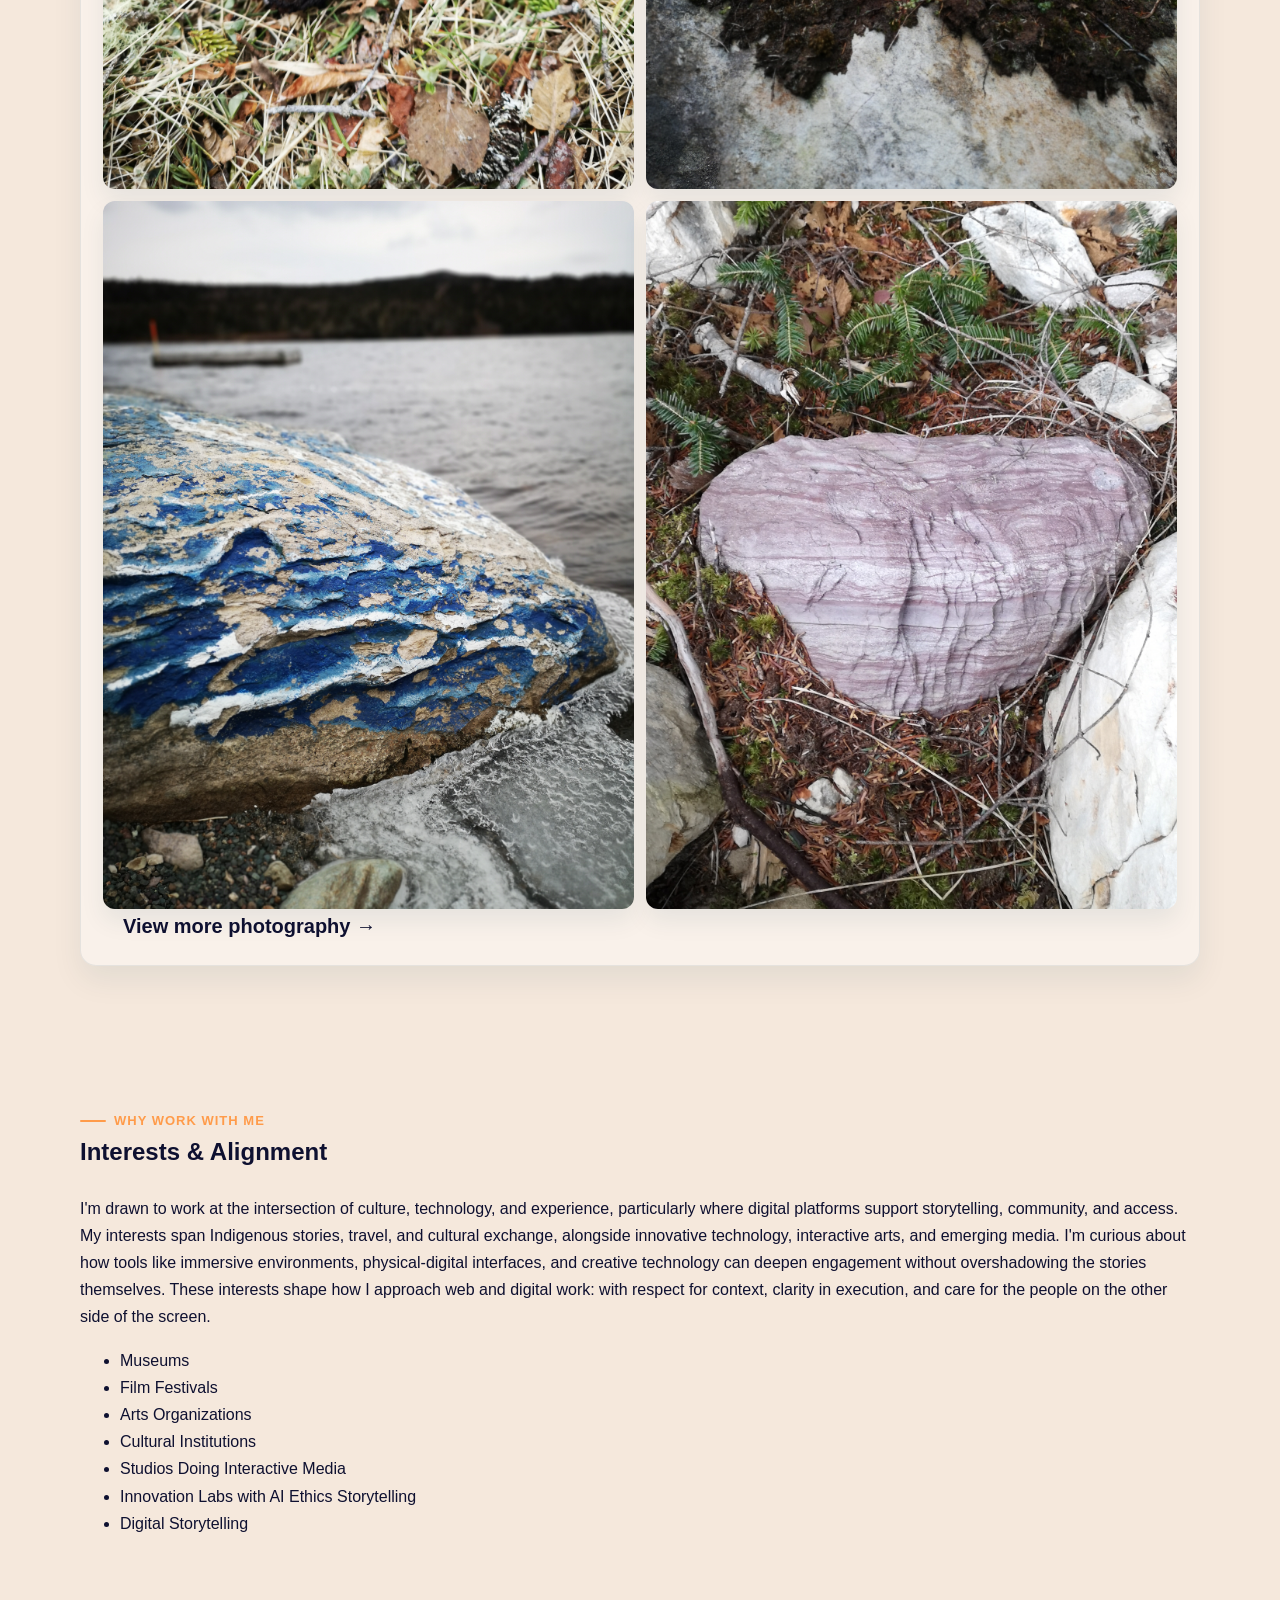
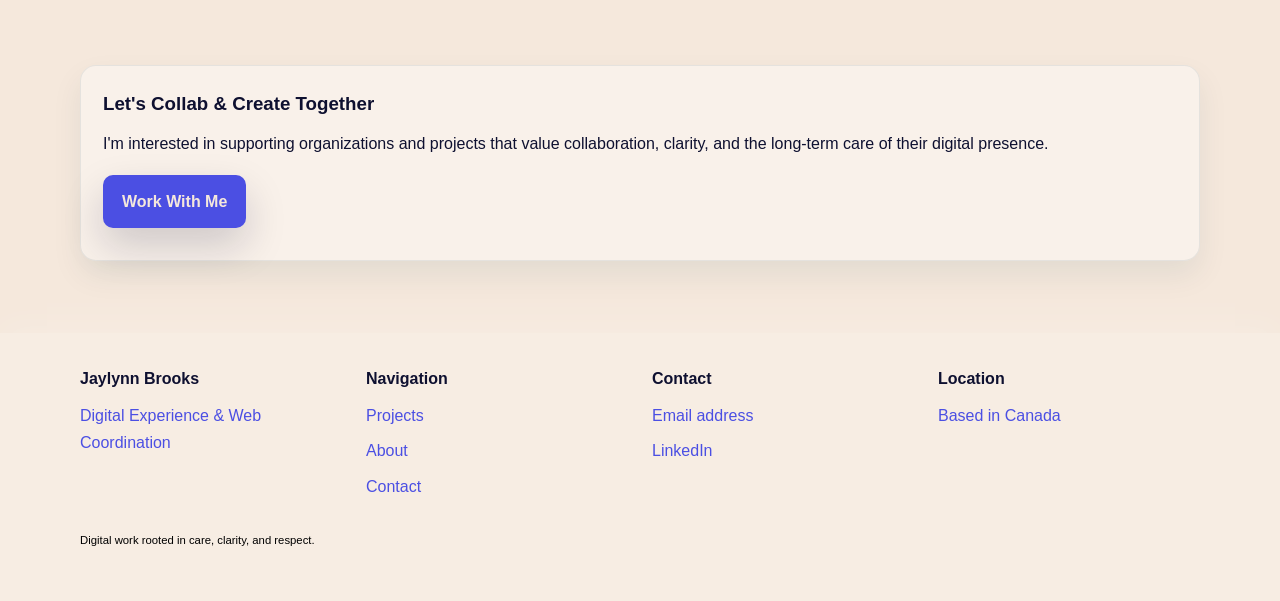
==== commit b351b6cc: "edits to images" ====
--- a/index.html
+++ b/index.html
@@ -155,7 +155,7 @@
             <h2>Newfoundland Textures</h2>
           </div>
           <p>Explore the natural beauty of Newfoundland through a curated collection of textures and landscapes.</p>
-          <div class="masonry" data-masonry data-row-height="12" data-gap="12">
+          <div class="masonry home-photography-gallery" data-masonry data-row-height="12" data-gap="12">
             <img class="masonry-item" data-lightbox-img data-lightbox-group="photo-gallery"
               src="photo-gallery-images/Textures- Photography/NFLD-13.jpg"
               alt="Urban twilight — glass and cobalt tones." />
@@ -256,7 +256,14 @@
 
   <div data-site-footer></div>
 
+  <div class="lightbox" data-lightbox aria-modal="true" role="dialog">
+    <button class="lightbox-close" type="button" aria-label="Close image">×</button>
+    <button class="lightbox-nav prev" type="button" aria-label="Previous image">‹</button>
+    <button class="lightbox-nav next" type="button" aria-label="Next image">›</button>
+    <img src="" alt="" />
+  </div>
+
   <script src="script.js"></script>
 </body>
 
-</html>+</html>
--- a/style.css
+++ b/style.css
@@ -235,6 +235,7 @@
   padding: 10px 12px;
   border-radius: var(--radius-sm);
   font-weight: 700;
+  transition: background 0.2s ease, border-color 0.2s ease, color 0.2s ease, transform 0.15s ease;
 }
 
 .hero {
@@ -258,8 +259,9 @@
 .page-home .hero::before {
   display: block;
   background: url("hero-images/beach-colombia.jpg") center/cover no-repeat;
-  opacity: 0.4;
-}
+  opacity: 0.6;
+}
+
 
 .hero .container {
   position: relative;
@@ -556,12 +558,25 @@
   overflow: hidden;
 }
 
+.case-image img {
+  width: 100%;
+  height: 100%;
+  display: block;
+  object-fit: cover;
+}
+
 .case-image::after {
   content: "";
   position: absolute;
   inset: 0;
   background: radial-gradient(circle at 20% 20%, rgba(247, 122, 194, 0.35), transparent 32%),
     radial-gradient(circle at 80% 60%, rgba(110, 212, 189, 0.3), transparent 32%);
+  pointer-events: none;
+}
+
+.experiments-grid .case-image {
+  aspect-ratio: 4 / 3;
+  min-height: 0;
 }
 
 .project-card .tagline {
@@ -627,7 +642,7 @@
 
 .footer-note {
   margin-top: 20px;
-  color: var(--color-teal);
+  color: #000;
   font-size: 0.85rem;
 }
 
@@ -640,6 +655,10 @@
 .footer p {
   margin: 0 0 8px;
   color: var(--color-teal);
+}
+
+.footer-highlight {
+  color: #000;
 }
 
 .footer a:hover {
@@ -681,6 +700,25 @@
   margin-top: 0;
   font-family: var(--font-heading);
   color: var(--color-peacock);
+}
+
+.embed-frame {
+  margin-top: 12px;
+  width: 100%;
+  max-width: 900px;
+  aspect-ratio: 16 / 9;
+  position: relative;
+  margin-left: auto;
+  margin-right: auto;
+}
+
+.embed-frame iframe {
+  position: absolute;
+  inset: 0;
+  width: 100%;
+  height: 100%;
+  border: 1px solid rgba(0, 0, 0, 0.1);
+  border-radius: var(--radius-md);
 }
 
 .label-number {
@@ -725,6 +763,11 @@
 
 .case-image-grid.grid-4 {
   grid-template-columns: repeat(4, minmax(0, 1fr));
+}
+
+.page-sustainable-sparks .case-image-grid,
+.page-sustainable-sparks .case-image-grid.grid-4 {
+  grid-template-columns: repeat(2, minmax(0, 1fr));
 }
 
 .case-image-grid img {
@@ -871,11 +914,34 @@
   gap: var(--masonry-gap);
 }
 
+.page-photography .masonry {
+  grid-template-columns: repeat(2, minmax(0, 1fr));
+}
+
+.home-photography-gallery {
+  grid-template-columns: repeat(2, minmax(0, 1fr));
+}
+
 .masonry-item {
   width: 100%;
   display: block;
   border-radius: var(--radius-md);
   box-shadow: 0 12px 24px rgba(12, 58, 82, 0.08);
+}
+
+.collab-gallery {
+  display: grid;
+  grid-template-columns: repeat(2, minmax(0, 1fr));
+  gap: 16px;
+}
+
+.collab-gallery img {
+  width: 100%;
+  display: block;
+  border-radius: var(--radius-md);
+  box-shadow: 0 12px 24px rgba(12, 58, 82, 0.08);
+  aspect-ratio: 4 / 3;
+  object-fit: cover;
 }
 
 
@@ -900,6 +966,13 @@
   border-radius: var(--radius-md);
   box-shadow: 0 18px 40px rgba(0, 0, 0, 0.5);
   background: #000;
+}
+
+[data-lightbox-img],
+.lightbox img {
+  -webkit-user-drag: none;
+  user-select: none;
+  -webkit-touch-callout: none;
 }
 
 .lightbox-close {
@@ -967,6 +1040,25 @@
 
   .nav-toggle {
     display: inline-flex;
+  }
+
+  .nav-toggle:hover,
+  .nav-toggle:focus-visible,
+  .nav-toggle:active {
+    background: #ff9b4a;
+    border-color: #ff9b4a;
+    transform: translateY(-1px);
+  }
+
+  button:hover,
+  button:focus-visible,
+  button:active,
+  .btn:hover,
+  .btn:focus-visible,
+  .btn:active {
+    background: #ff9b4a;
+    border-color: #ff9b4a;
+    color: #ffffff;
   }
 
   .nav-links {
@@ -1020,4 +1112,43 @@
     grid-template-columns: 1fr;
   }
 
-}
+  .collab-gallery {
+    grid-template-columns: 1fr;
+  }
+
+  .page-sustainable-sparks .case-image-grid,
+  .page-sustainable-sparks .case-image-grid.grid-4 {
+    grid-template-columns: 1fr;
+  }
+
+  .sustainable-hero-card {
+    grid-template-columns: 1fr !important;
+  }
+
+  .sustainable-hero-card .hero-media {
+    order: -1;
+  }
+
+  .sustainable-hero-card .hero-media img {
+    height: auto;
+  }
+
+  .peak-hero-card {
+    grid-template-columns: 1fr !important;
+  }
+
+  .peak-hero-card .hero-media {
+    order: -1;
+  }
+
+  .peak-hero-card .hero-media img {
+    height: auto;
+  }
+
+  .page-peak-pursuits .case-image-pair,
+  .page-peak-pursuits .case-image-grid,
+  .page-peak-pursuits .case-image-grid.grid-4 {
+    grid-template-columns: 1fr;
+  }
+
+}
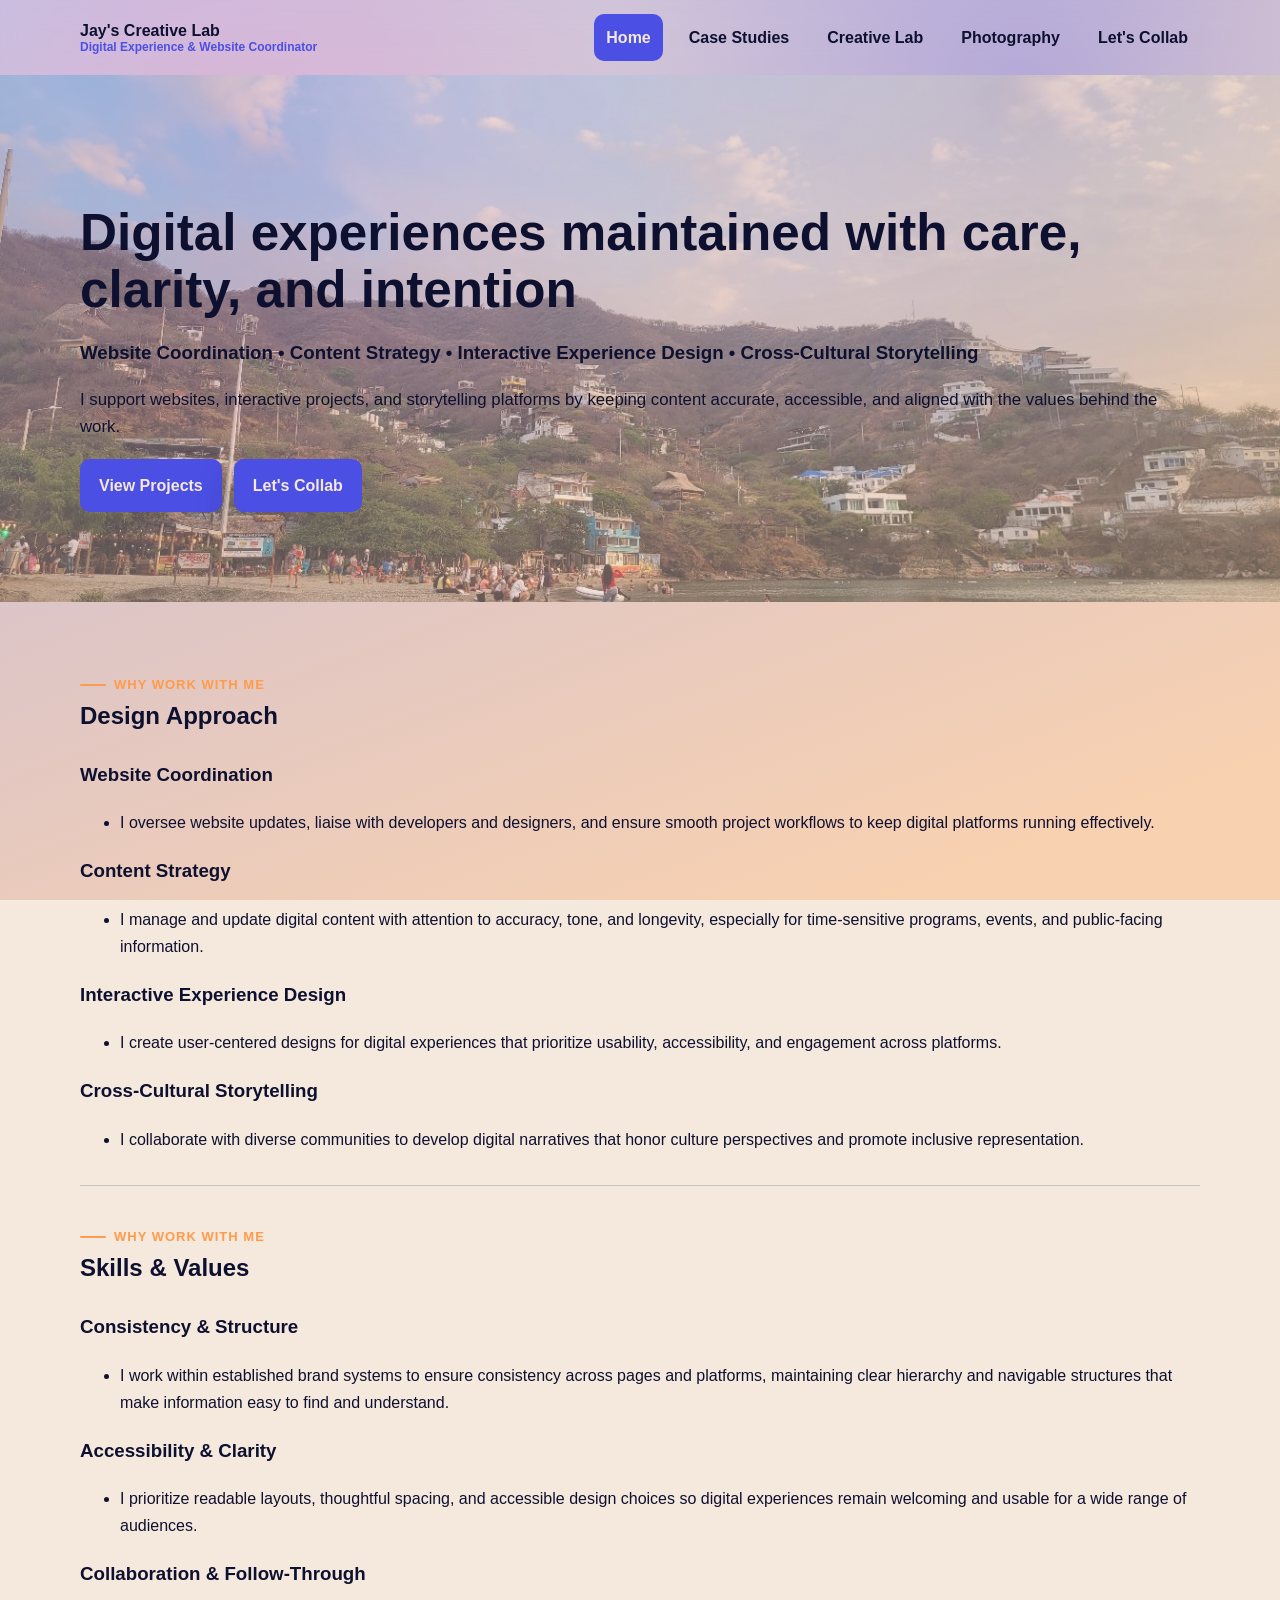
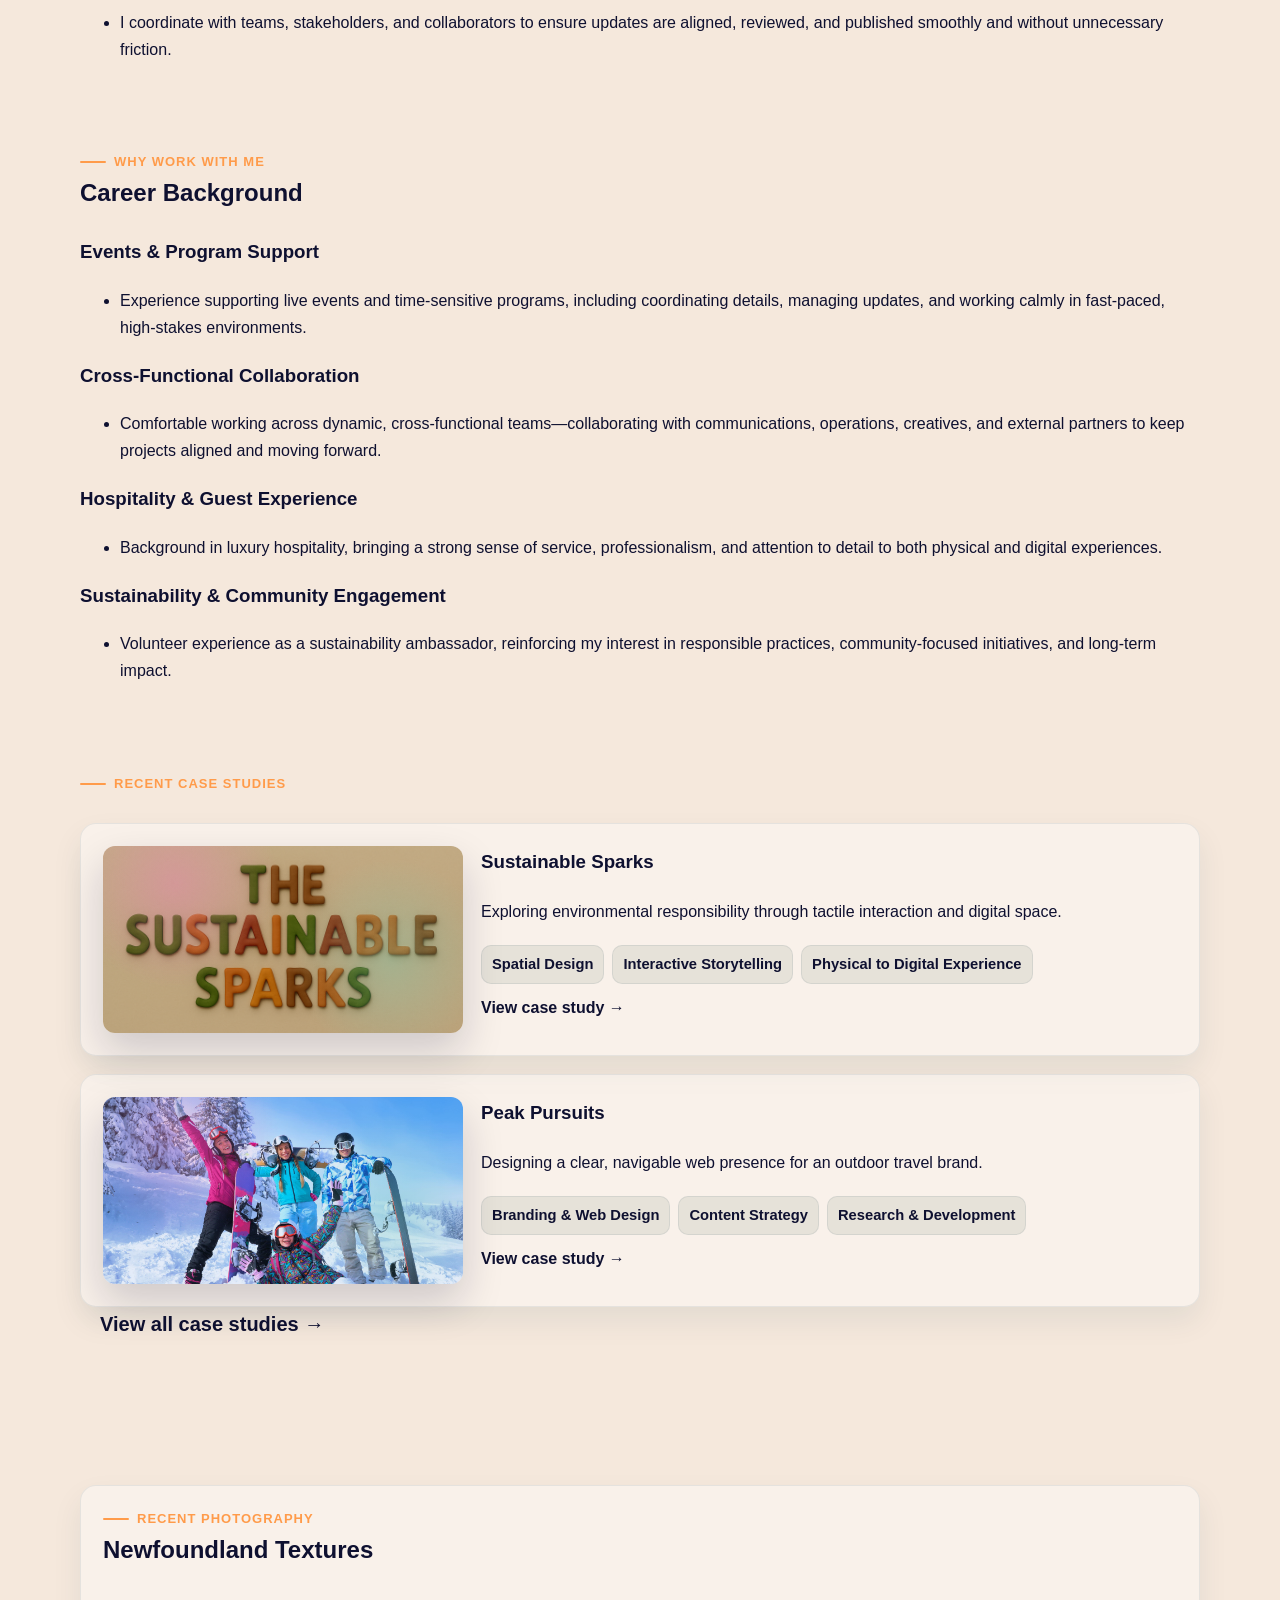
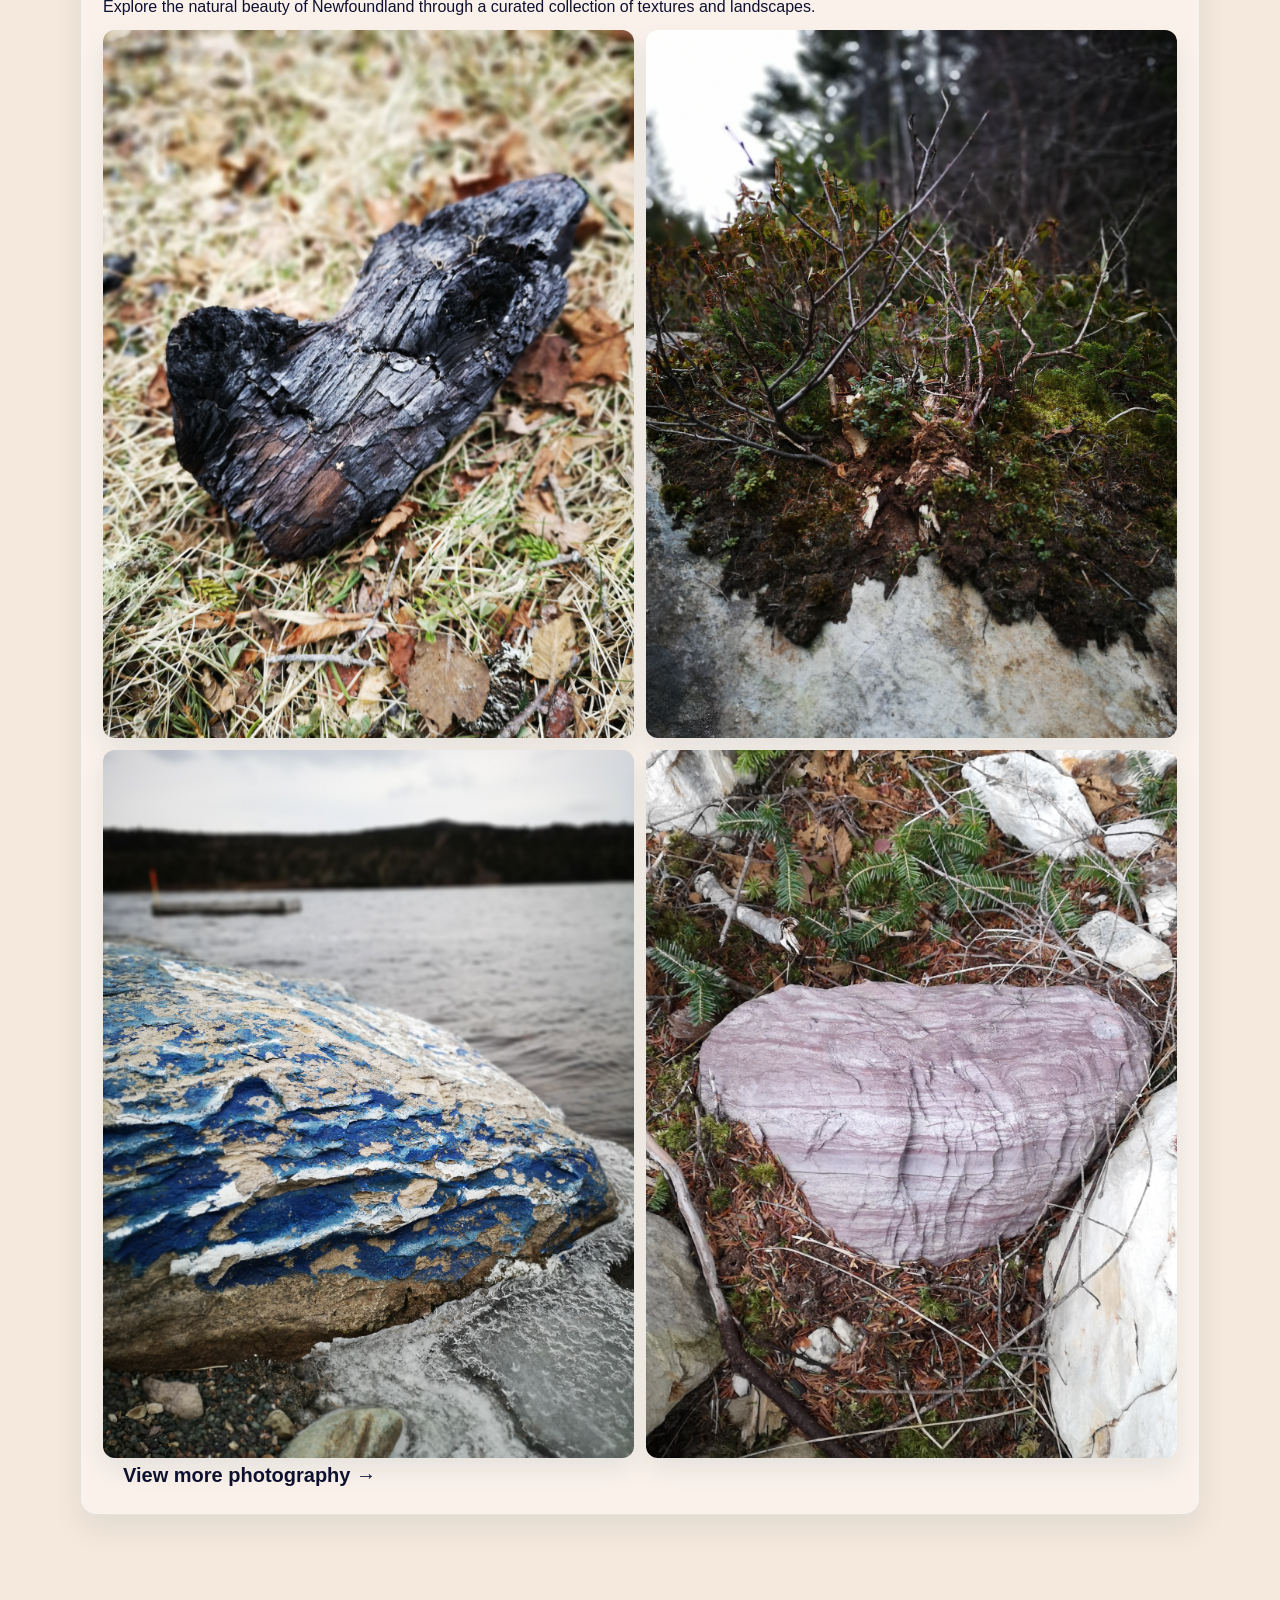
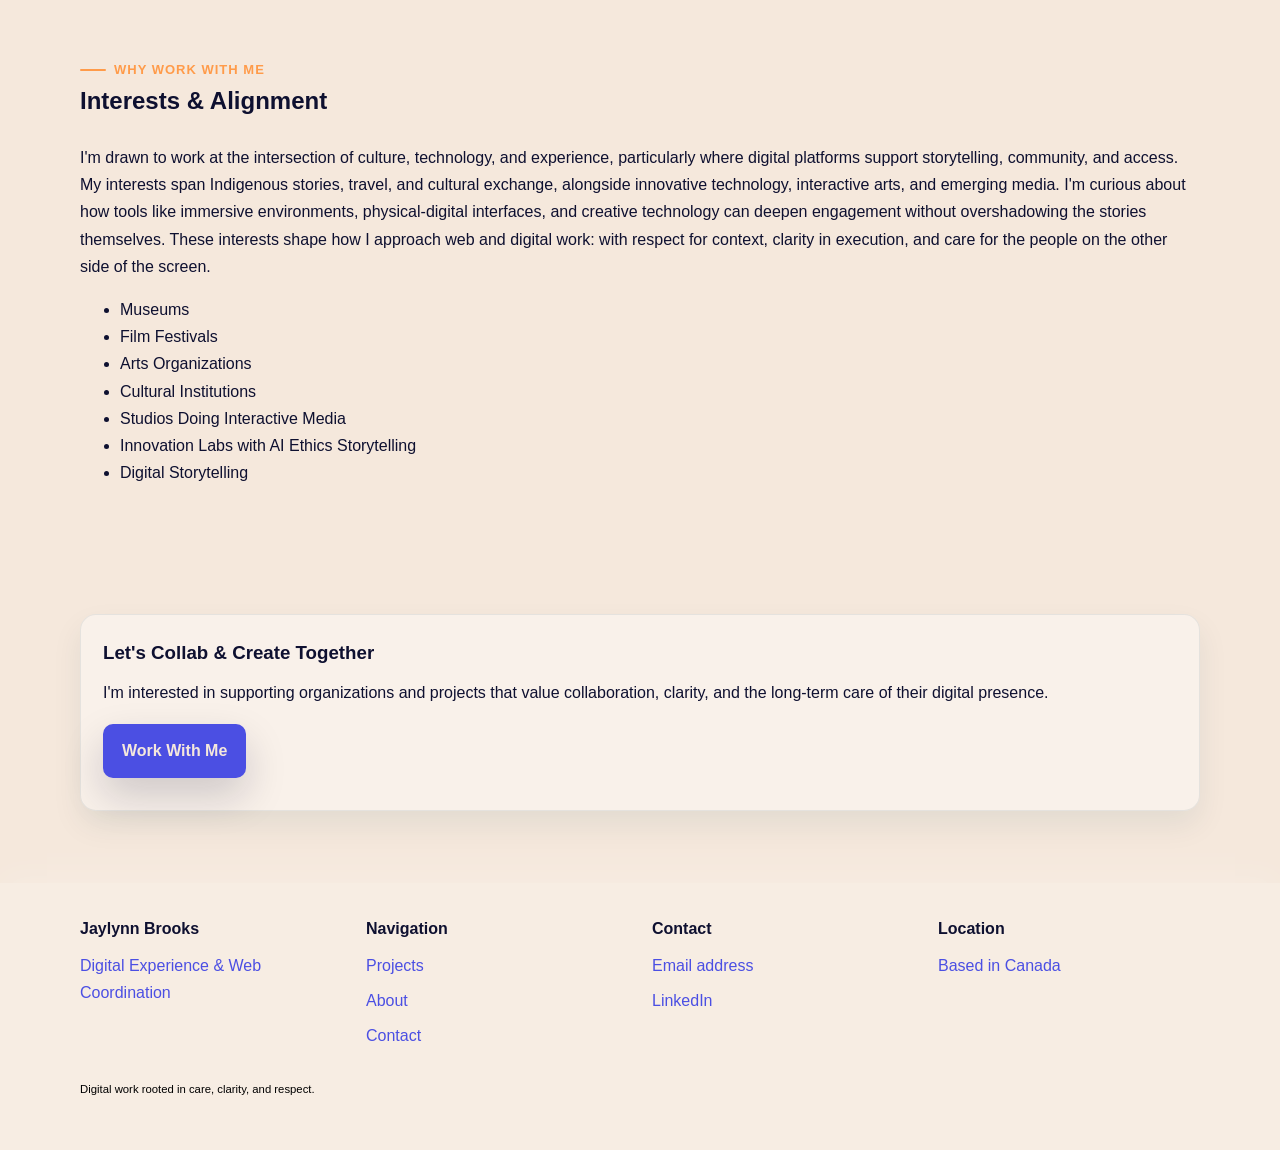
==== commit d333034f: "added career background" ====
--- a/index.html
+++ b/index.html
@@ -30,7 +30,7 @@
       <div class="container impact-block">
         <div class="section-heading">
           <span class="eyebrow">Why work with me</span>
-          <h2>My Digital Design Approach</h2>
+          <h2>Design Approach</h2>
         </div>
 
         <h3>Website Coordination</h3>
@@ -71,7 +71,7 @@
       <div class="container">
         <div class="section-heading">
           <span class="eyebrow">Why work with me</span>
-          <h2>How I work</h2>
+          <h2>Skills & Values</h2>
         </div>
 
         <h3>Consistency & Structure</h3>
@@ -96,6 +96,43 @@
           <li>
             <p>I coordinate with teams, stakeholders, and collaborators to ensure updates are aligned, reviewed, and
               published smoothly and without unnecessary friction.</p>
+          </li>
+        </ul>
+
+      </div>
+    </section>
+
+     <div class="container">
+        <div class="section-heading">
+          <span class="eyebrow">Why work with me</span>
+          <h2>Career Background</h2>
+        </div>
+
+        <h3>Events & Program Support</h3>
+        <ul>
+          <li>
+            <p>Experience supporting live events and time-sensitive programs, including coordinating details, managing updates, and working calmly in fast-paced, high-stakes environments.</p>
+          </li>
+        </ul>
+
+        <h3>Cross-Functional Collaboration</h3>
+        <ul>
+          <li>
+            <p>Comfortable working across dynamic, cross-functional teams—collaborating with communications, operations, creatives, and external partners to keep projects aligned and moving forward.</p>
+          </li>
+        </ul>
+
+        <h3>Hospitality & Guest Experience</h3>
+        <ul>
+          <li>
+            <p>Background in luxury hospitality, bringing a strong sense of service, professionalism, and attention to detail to both physical and digital experiences.</p>
+          </li>
+        </ul>
+
+         <h3>Sustainability & Community Engagement</h3>
+        <ul>
+          <li>
+            <p>Volunteer experience as a sustainability ambassador, reinforcing my interest in responsible practices, community-focused initiatives, and long-term impact.</p>
           </li>
         </ul>
 
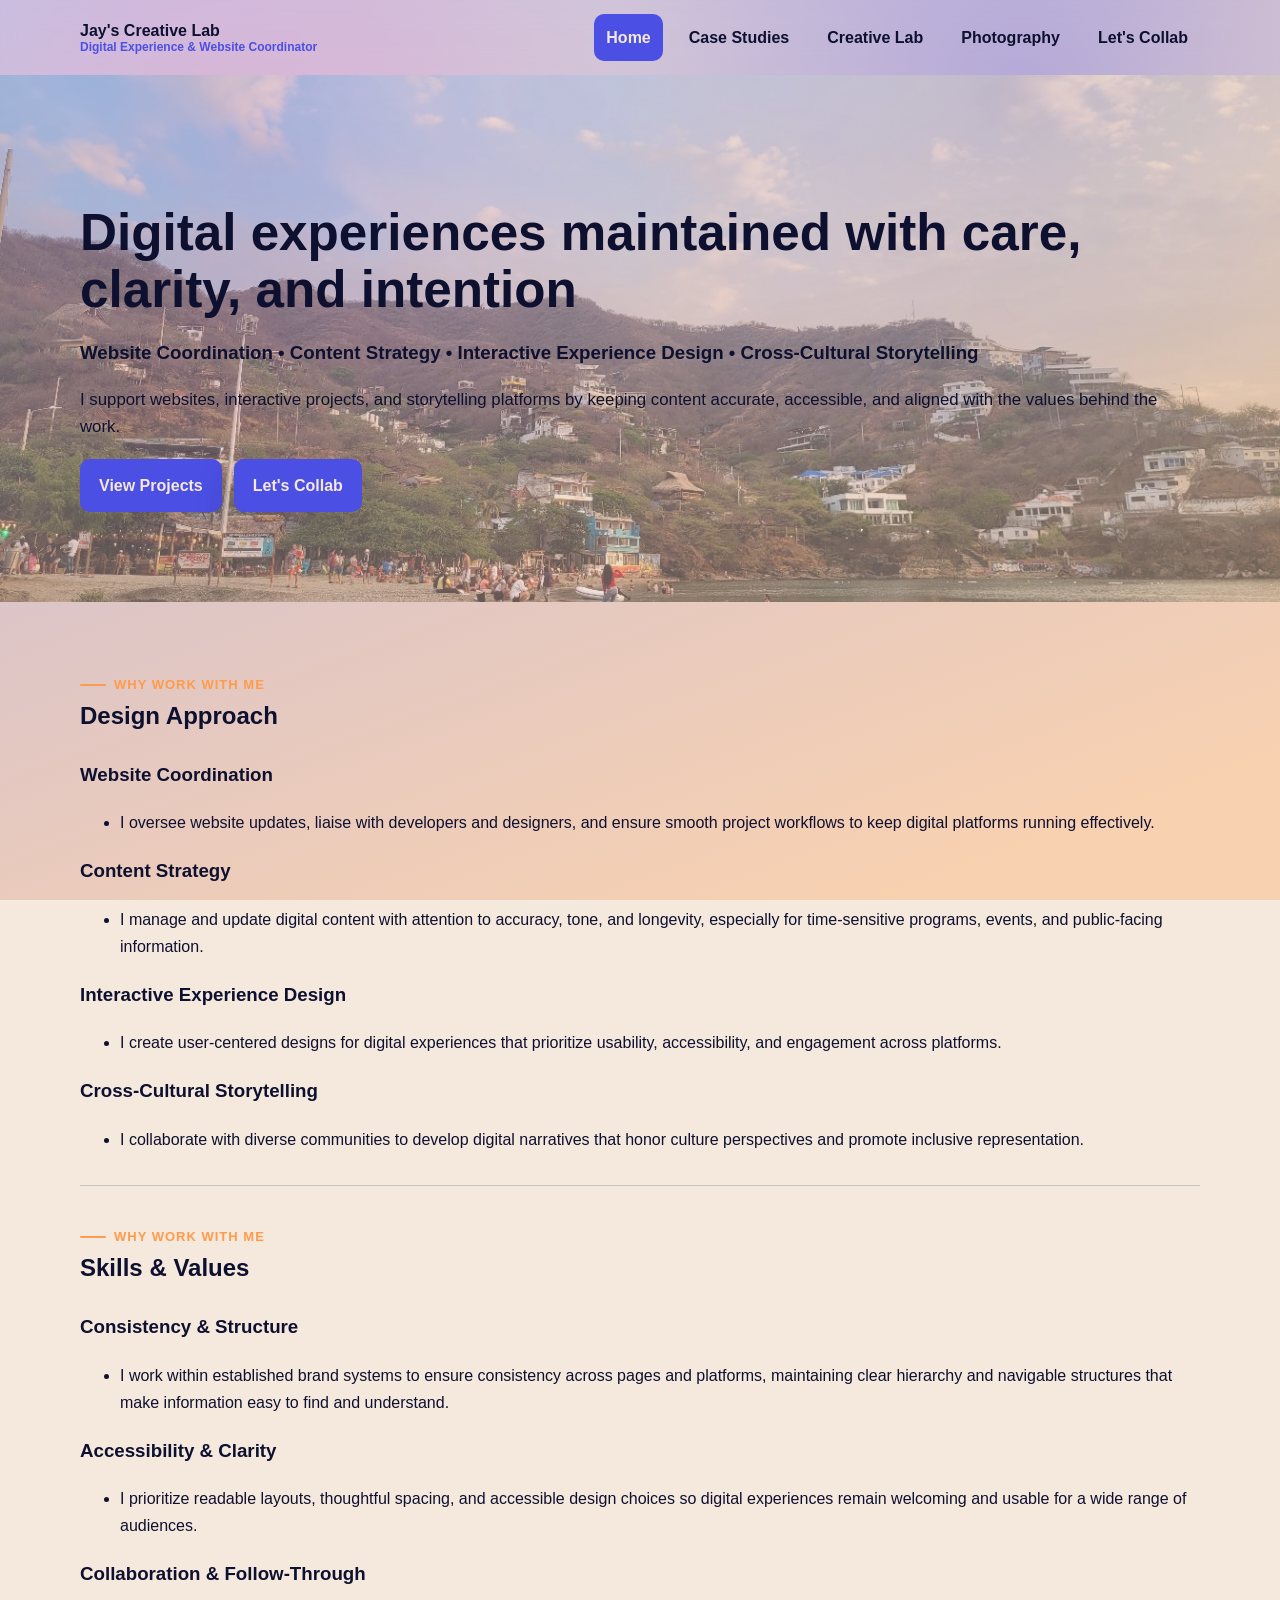
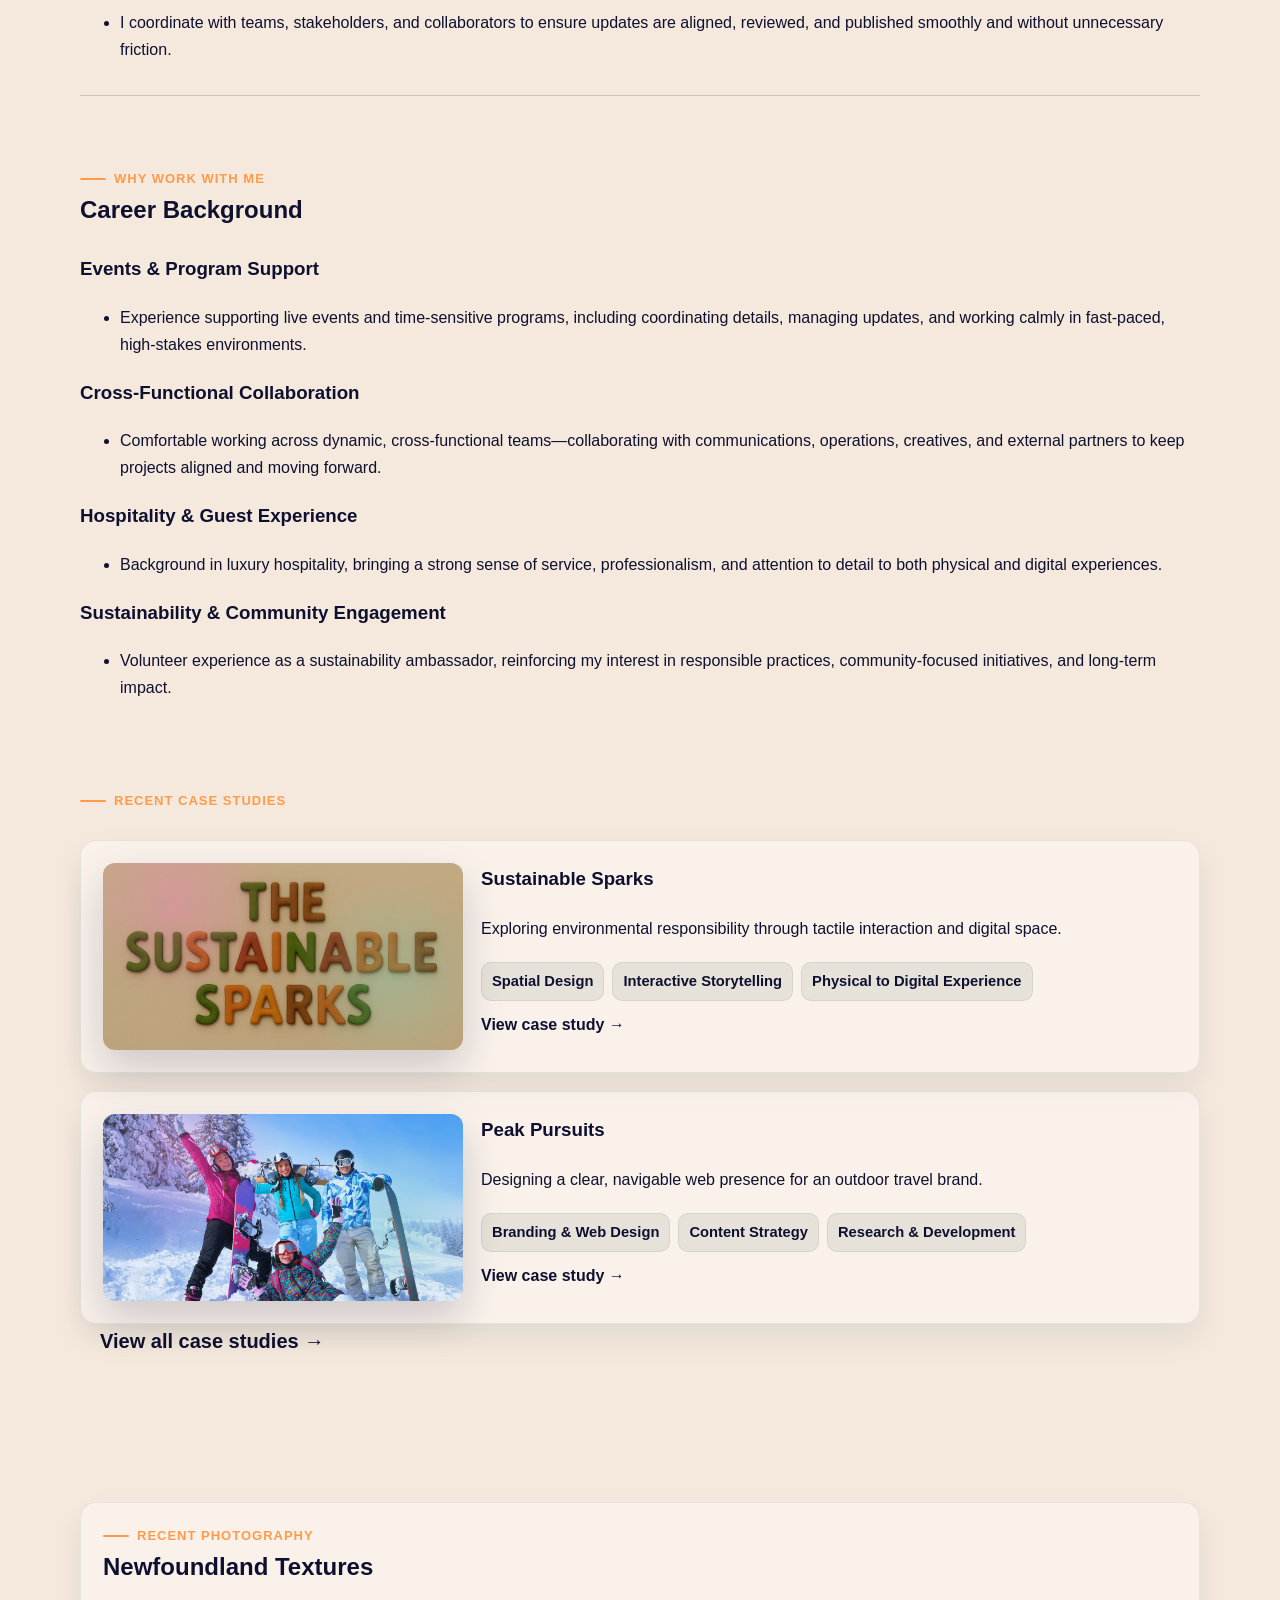
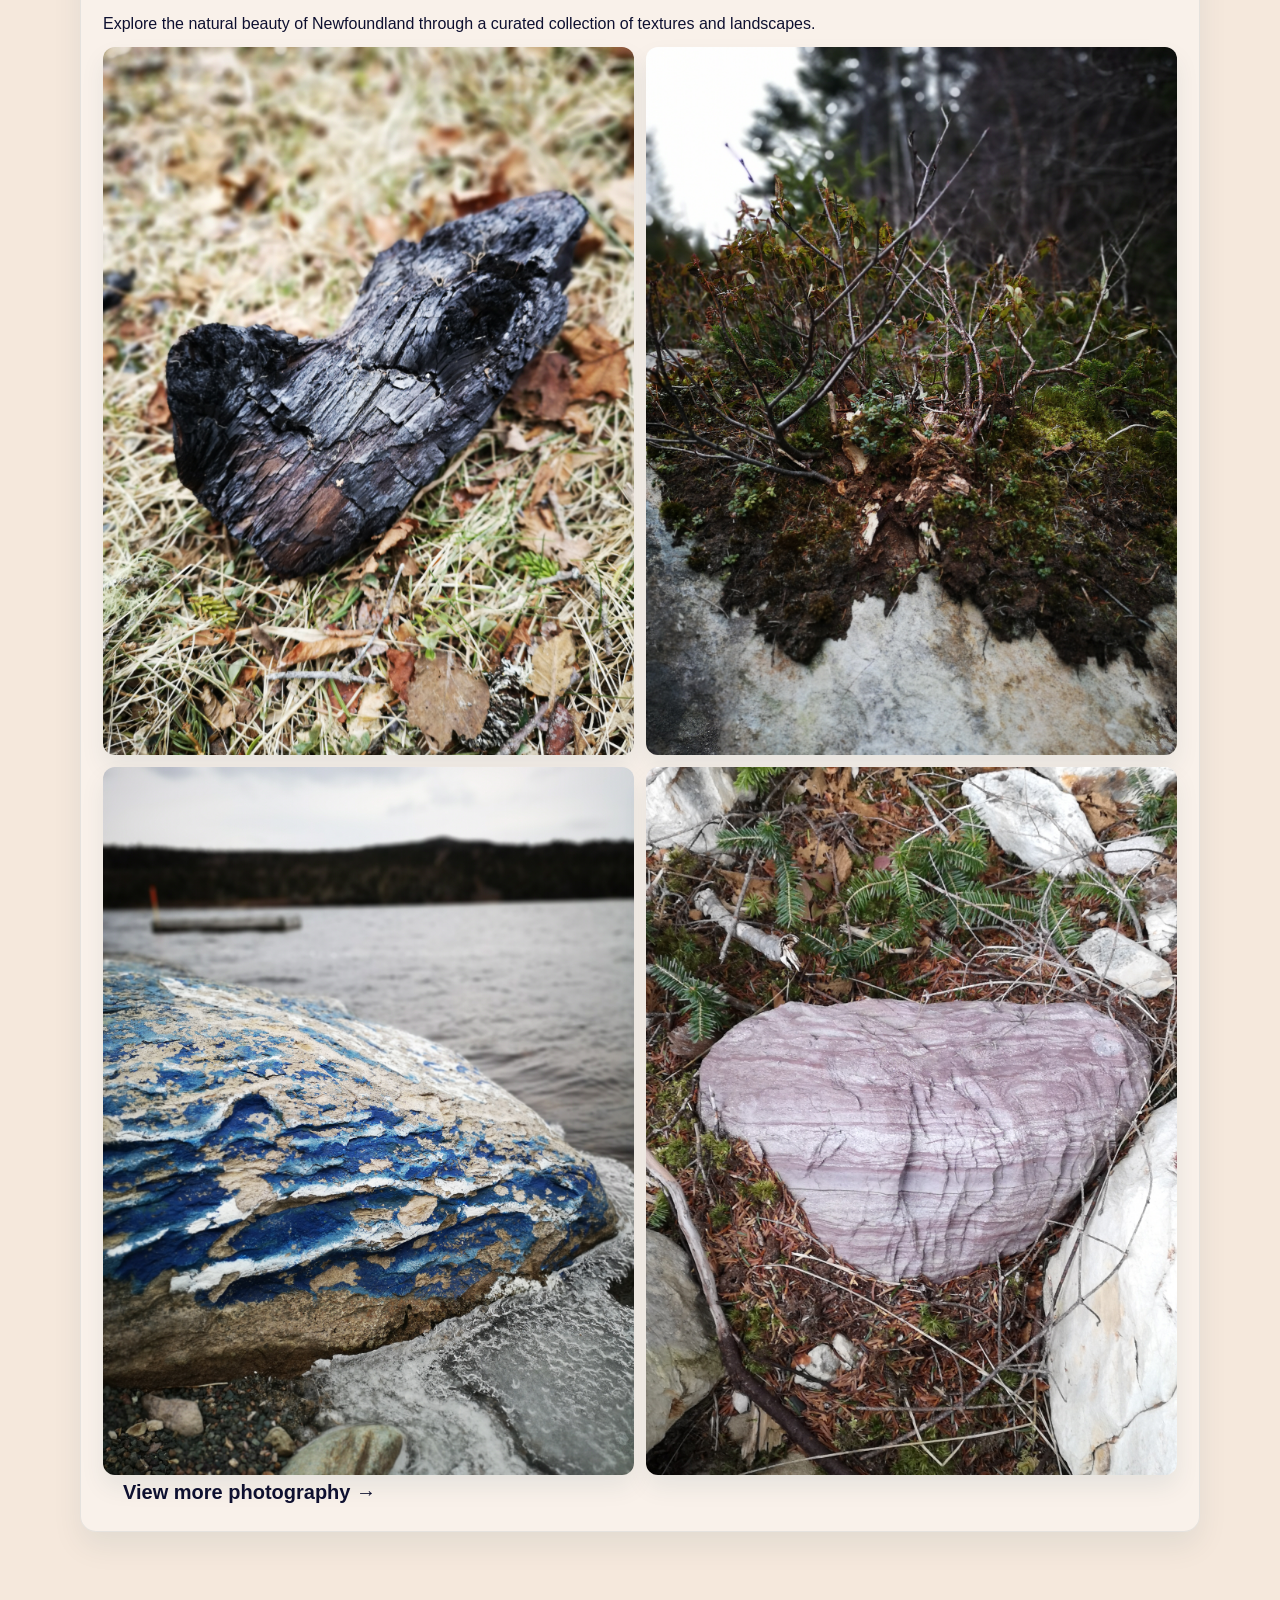
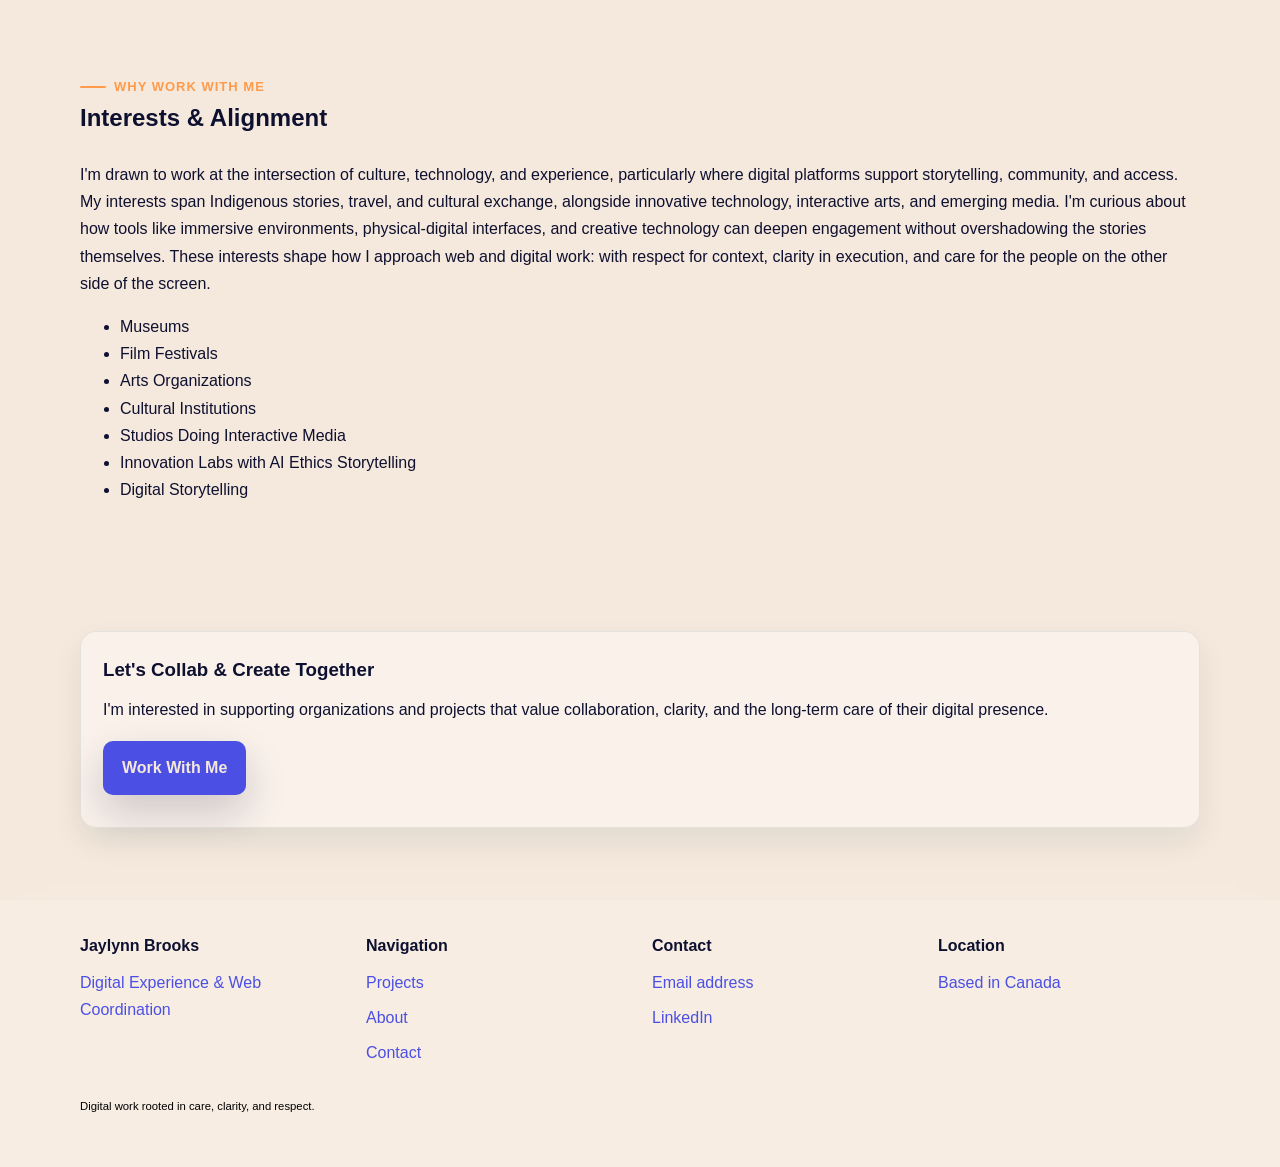
==== commit 019cc533: "final edits made" ====
--- a/index.html
+++ b/index.html
@@ -99,8 +99,10 @@
           </li>
         </ul>
 
-      </div>
-    </section>
+         <div class="impact-divider" aria-hidden="true"></div>
+      </div>
+    </section>
+    
 
      <div class="container">
         <div class="section-heading">
--- a/style.css
+++ b/style.css
@@ -84,7 +84,7 @@
   margin-bottom: 40px;
 }
 
-#impact .impact-divider {
+.impact-divider {
   height: 1px;
   margin-top: 32px;
   background: rgba(12, 58, 82, 0.2);
